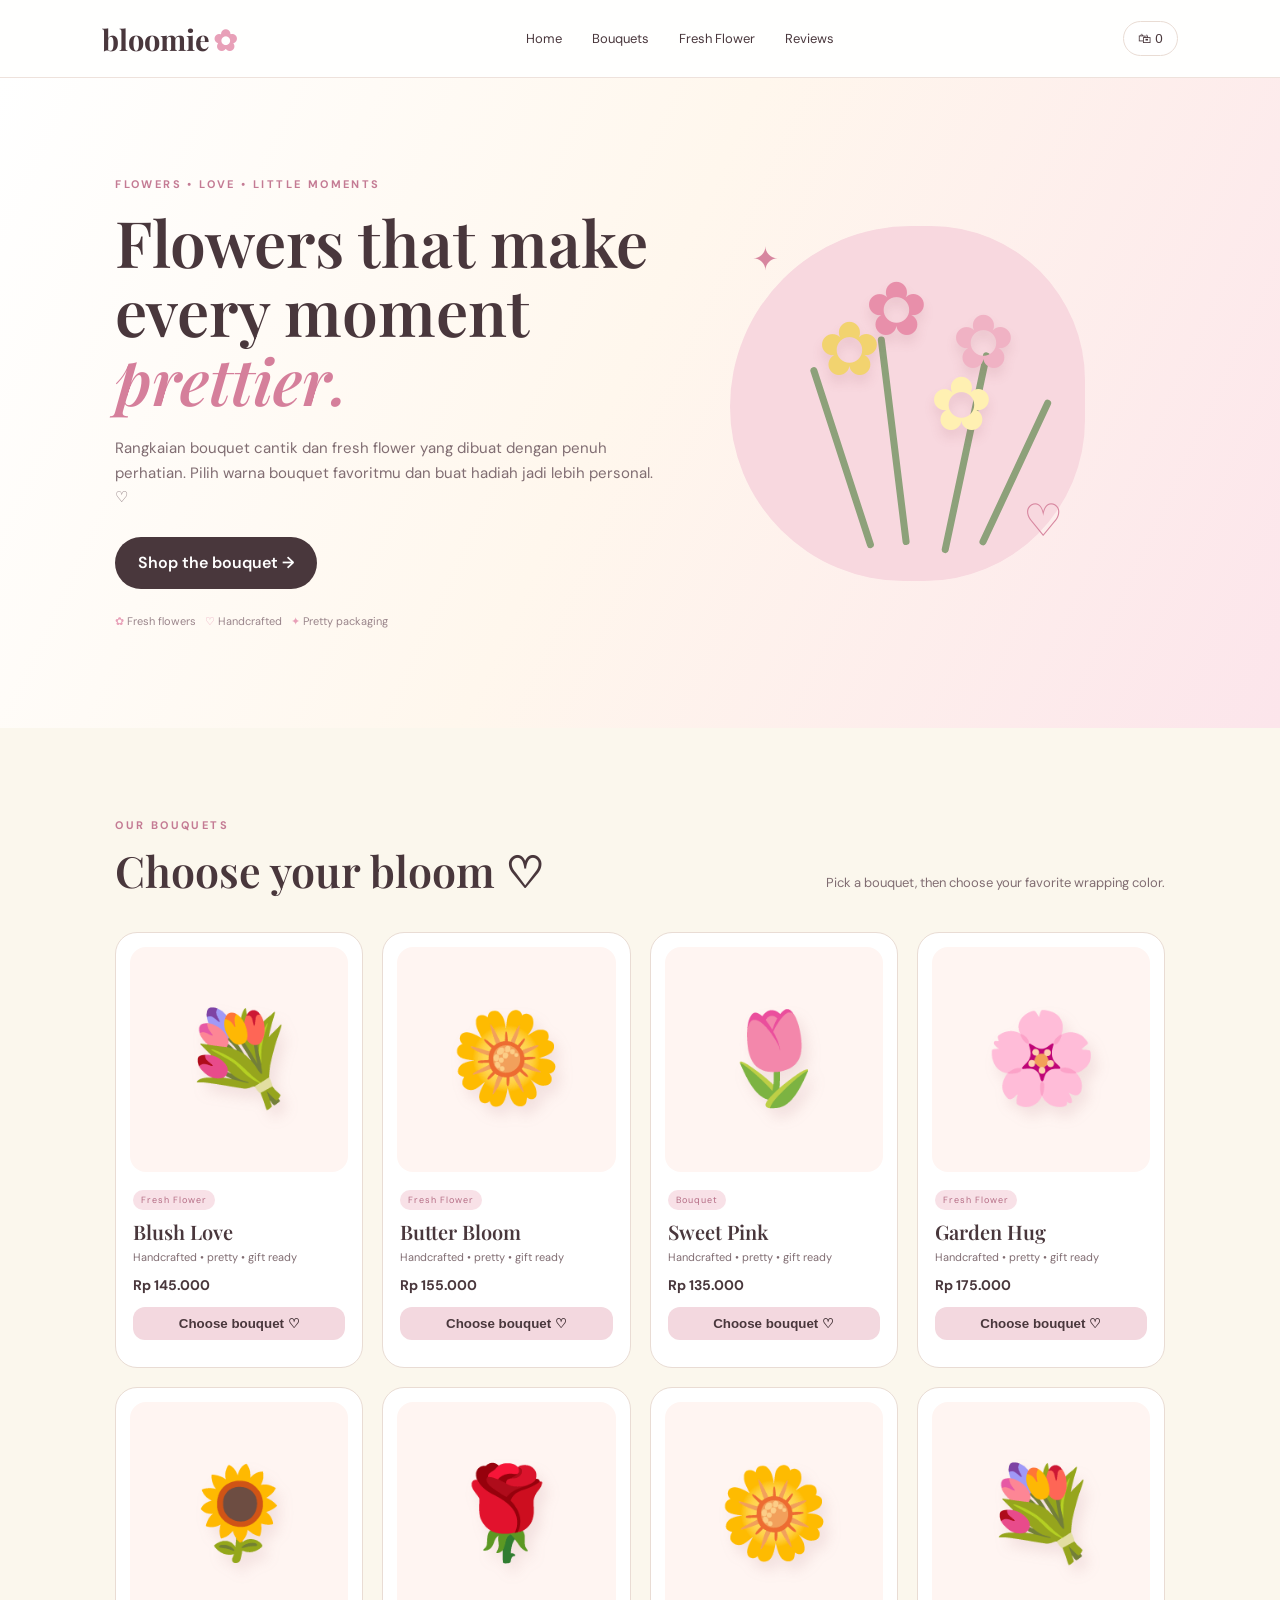
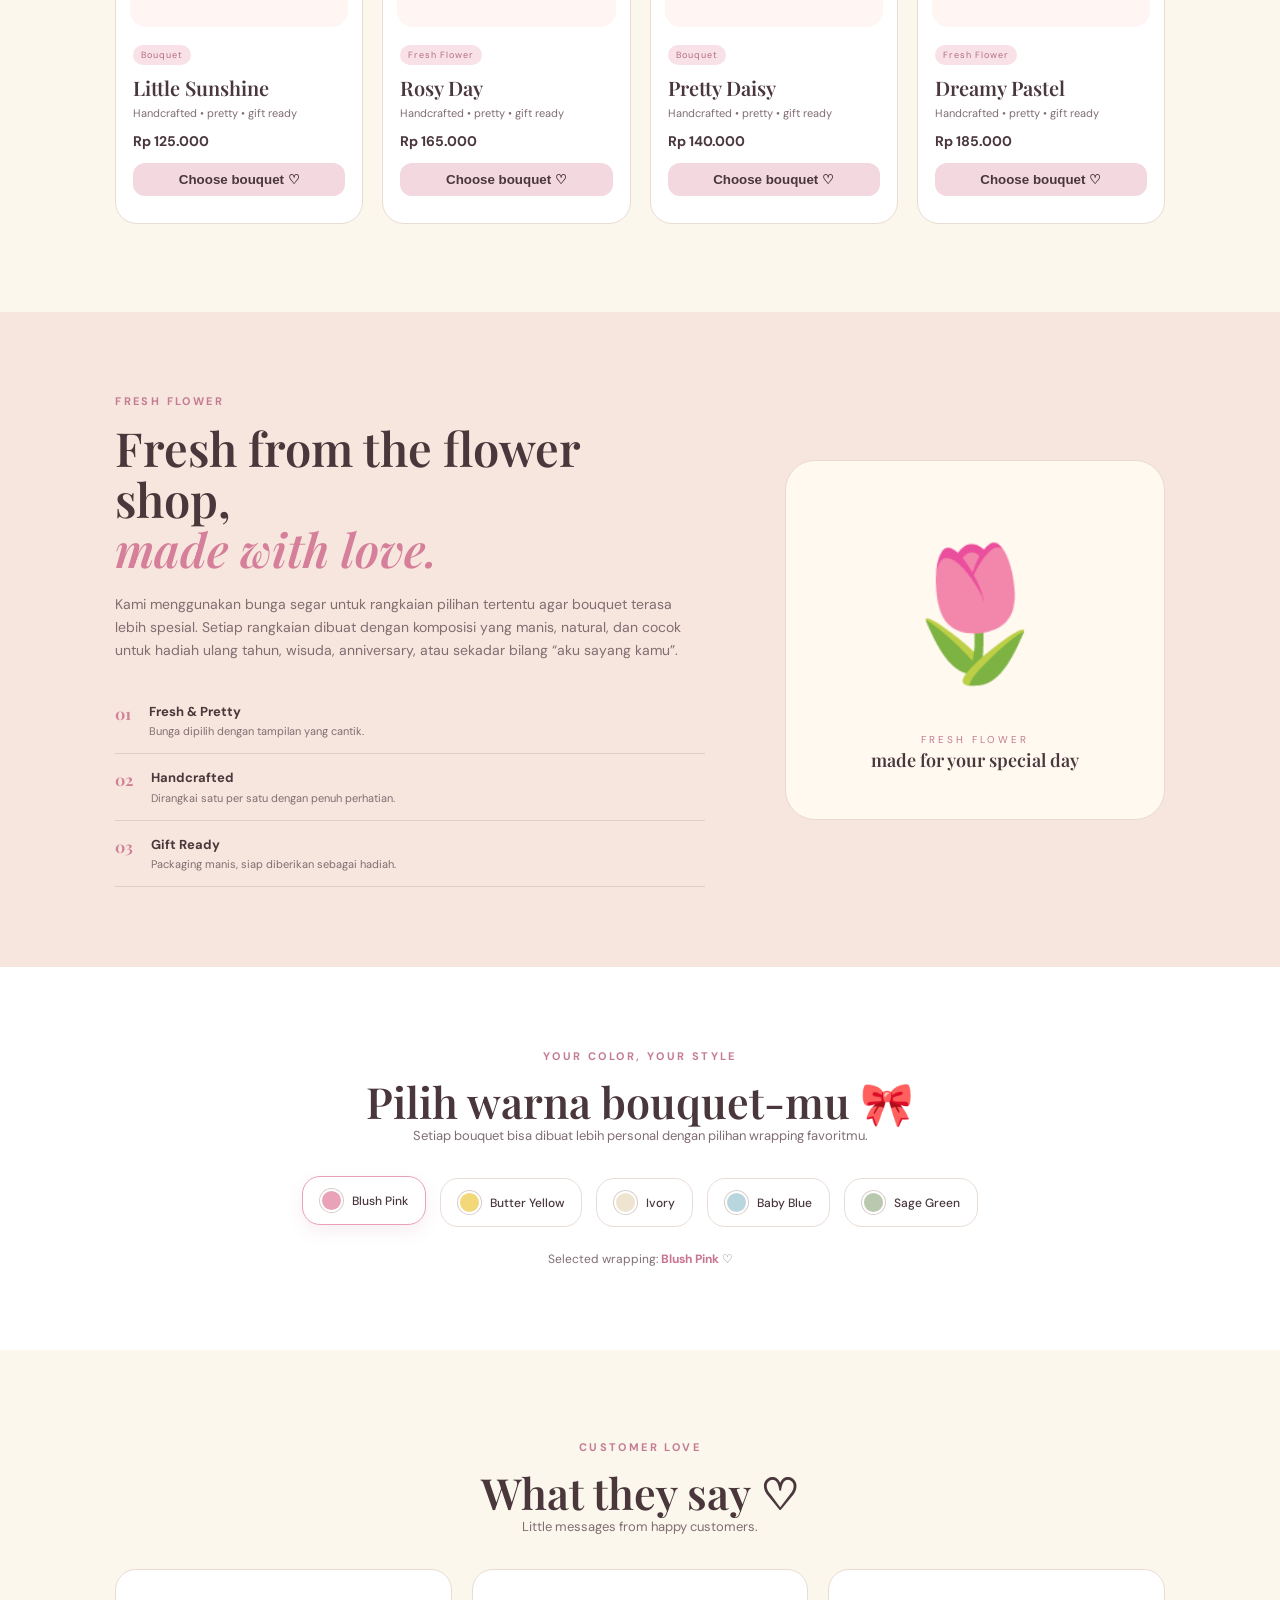
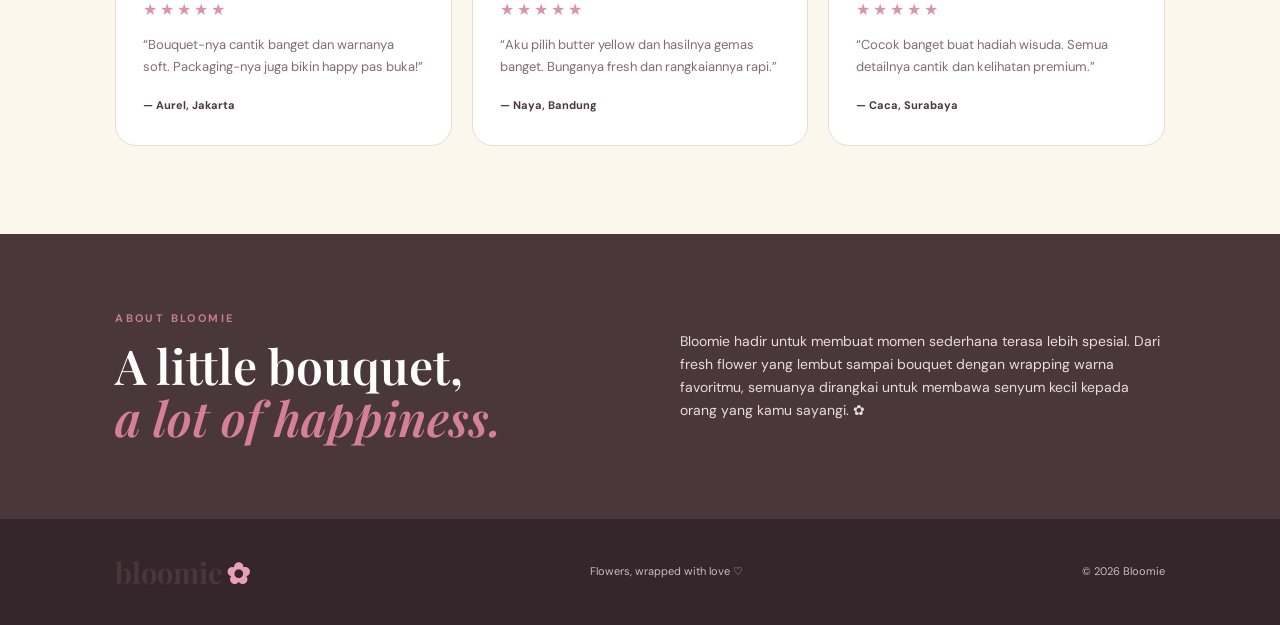
==== index.html @ 3554137f "Add files via upload" ====
<!DOCTYPE html>
<html lang="id">
<head>
<meta charset="UTF-8">
<meta name="viewport" content="width=device-width, initial-scale=1.0">
<title>Bloomie — Bouquet & Fresh Flower Shop | Bunga Segar & Bouquet Cantik</title>
<meta name="description" content="Toko bouquet & fresh flower Bloomie. Rangkaian bunga cantik, handcrafted, siap hadiah. Pilih warna wrapping favoritmu. Order mudah via WhatsApp. ♡">
<meta name="keywords" content="bouquet, bunga segar, fresh flower, toko bunga, hadiah wisuda, bouquet ulang tahun, bunga cantik, bloomie, rangkaian bunga, flower shop">
<meta name="author" content="Bloomie">
<meta name="robots" content="index, follow, max-image-preview:large, max-snippet:-1, max-video-preview:-1">
<meta name="googlebot" content="index, follow">
<meta name="theme-color" content="#eaa2b9">
<meta name="msapplication-TileColor" content="#eaa2b9">
<meta name="format-detection" content="telephone=no">

<!-- Canonical -->
<link rel="canonical" href="https://nikeishabelva.github.io/bloomie/">

<!-- Favicon & Icons -->
<link rel="icon" type="image/x-icon" href="favicon.ico">
<link rel="icon" type="image/png" sizes="32x32" href="favicon-32x32.png">
<link rel="icon" type="image/png" sizes="16x16" href="favicon-16x16.png">
<link rel="apple-touch-icon" sizes="180x180" href="apple-touch-icon.png">
<link rel="manifest" href="site.webmanifest">

<!-- Open Graph / Facebook / WhatsApp / Instagram -->
<meta property="og:type" content="website">
<meta property="og:url" content="https://nikeishabelva.github.io/bloomie/">
<meta property="og:title" content="Bloomie — Bouquet & Fresh Flower Shop">
<meta property="og:description" content="Rangkaian bouquet cantik dan fresh flower yang dibuat dengan penuh perhatian. Pilih warna bouquet favoritmu dan buat hadiah jadi lebih personal. ♡">
<meta property="og:image" content="https://nikeishabelva.github.io/bloomie/og-image.png">
<meta property="og:image:secure_url" content="https://nikeishabelva.github.io/bloomie/og-image.png">
<meta property="og:image:type" content="image/png">
<meta property="og:image:width" content="1200">
<meta property="og:image:height" content="630">
<meta property="og:image:alt" content="Bloomie — Bouquet & Fresh Flower Shop">
<meta property="og:site_name" content="Bloomie">
<meta property="og:locale" content="id_ID">
<meta property="og:locale:alternate" content="en_US">

<!-- Twitter Card -->
<meta name="twitter:card" content="summary_large_image">
<meta name="twitter:title" content="Bloomie — Bouquet & Fresh Flower Shop">
<meta name="twitter:description" content="Rangkaian bouquet cantik dan fresh flower yang dibuat dengan penuh perhatian. Pilih warna bouquet favoritmu dan buat hadiah jadi lebih personal. ♡">
<meta name="twitter:image" content="https://nikeishabelva.github.io/bloomie/og-image.png">
<meta name="twitter:image:alt" content="Bloomie — Bouquet & Fresh Flower Shop">

<!-- JSON-LD Structured Data (LocalBusiness + WebSite) -->
<script type="application/ld+json">
{
  "@context": "https://schema.org",
  "@graph": [
    {
      "@type": "WebSite",
      "@id": "https://nikeishabelva.github.io/bloomie/#website",
      "url": "https://nikeishabelva.github.io/bloomie/",
      "name": "Bloomie",
      "description": "Toko bouquet & fresh flower. Rangkaian bunga cantik, handcrafted, siap hadiah.",
      "inLanguage": "id-ID",
      "publisher": {
        "@id": "https://nikeishabelva.github.io/bloomie/#organization"
      }
    },
    {
      "@type": "Organization",
      "@id": "https://nikeishabelva.github.io/bloomie/#organization",
      "name": "Bloomie",
      "url": "https://nikeishabelva.github.io/bloomie/",
      "logo": {
        "@type": "ImageObject",
        "url": "https://nikeishabelva.github.io/bloomie/android-chrome-512x512.png",
        "width": 512,
        "height": 512
      },
      "image": "https://nikeishabelva.github.io/bloomie/og-image.png",
      "description": "Bloomie hadir untuk membuat momen sederhana terasa lebih spesial dengan rangkaian bouquet dan fresh flower."
    },
    {
      "@type": "Store",
      "@id": "https://nikeishabelva.github.io/bloomie/#store",
      "name": "Bloomie — Bouquet & Fresh Flower",
      "url": "https://nikeishabelva.github.io/bloomie/",
      "image": "https://nikeishabelva.github.io/bloomie/og-image.png",
      "description": "Toko online bouquet dan fresh flower. Pilih warna wrapping, order via WhatsApp.",
      "priceRange": "Rp125000 - Rp185000",
      "currenciesAccepted": "IDR",
      "paymentAccepted": "Cash, Transfer, E-wallet",
      "address": {
        "@type": "PostalAddress",
        "addressCountry": "ID"
      },
      "areaServed": {
        "@type": "Country",
        "name": "Indonesia"
      },
      "hasOfferCatalog": {
        "@type": "OfferCatalog",
        "name": "Bouquet Collection",
        "itemListElement": [
          {
            "@type": "Offer",
            "itemOffered": {
              "@type": "Product",
              "name": "Blush Love",
              "description": "Fresh Flower bouquet"
            }
          },
          {
            "@type": "Offer",
            "itemOffered": {
              "@type": "Product",
              "name": "Butter Bloom",
              "description": "Fresh Flower bouquet"
            }
          }
        ]
      }
    },
    {
      "@type": "WebPage",
      "@id": "https://nikeishabelva.github.io/bloomie/#webpage",
      "url": "https://nikeishabelva.github.io/bloomie/",
      "name": "Bloomie — Bouquet & Fresh Flower Shop",
      "isPartOf": {
        "@id": "https://nikeishabelva.github.io/bloomie/#website"
      },
      "about": {
        "@id": "https://nikeishabelva.github.io/bloomie/#store"
      },
      "description": "Rangkaian bouquet cantik dan fresh flower yang dibuat dengan penuh perhatian. Pilih warna bouquet favoritmu.",
      "inLanguage": "id-ID"
    }
  ]
}
</script>

<link rel="preconnect" href="https://fonts.googleapis.com">
<link rel="preconnect" href="https://fonts.gstatic.com" crossorigin>
<link href="https://fonts.googleapis.com/css2?family=DM+Sans:wght@400;500;600;700&family=Playfair+Display:wght@500;600;700&display=swap" rel="stylesheet">
<link rel="stylesheet" href="style.css">
</head>

<body>
<header class="nav">
  <a href="#home" class="brand">bloomie<span>✿</span></a>
  <nav><a href="#home">Home</a><a href="#bouquets">Bouquets</a><a href="#fresh">Fresh Flower</a><a href="#reviews">Reviews</a></nav>
  <button class="cart" onclick="openCart()">🛍 <span id="count">0</span></button>
</header>

<main>
<section class="hero" id="home">
  <div class="hero-copy">
    <p class="eyebrow">FLOWERS • LOVE • LITTLE MOMENTS</p>
    <h1>Flowers that make<br>every moment <em>prettier.</em></h1>
    <p>Rangkaian bouquet cantik dan fresh flower yang dibuat dengan penuh perhatian. Pilih warna bouquet favoritmu dan buat hadiah jadi lebih personal. ♡</p>
    <a class="btn" href="#bouquets">Shop the bouquet →</a>
    <div class="notes"><span>✿</span> Fresh flowers &nbsp; <span>♡</span> Handcrafted &nbsp; <span>✦</span> Pretty packaging</div>
  </div>
  <div class="hero-art">
    <div class="blob"></div>
    <div class="flower-art">
      <div class="stem s1"></div><div class="stem s2"></div><div class="stem s3"></div><div class="stem s4"></div>
      <div class="bloom b1">✿</div><div class="bloom b2">✿</div><div class="bloom b3">✿</div><div class="bloom b4">✿</div>
    </div>
    <span class="spark sp1">✦</span><span class="spark sp2">♡</span>
  </div>
</section>

<section class="section" id="bouquets">
  <div class="heading">
    <div><p class="eyebrow">OUR BOUQUETS</p><h2>Choose your bloom ♡</h2></div>
    <p>Pick a bouquet, then choose your favorite wrapping color.</p>
  </div>
  <div class="product-grid" id="products"></div>
</section>

<section class="fresh" id="fresh">
  <div class="fresh-copy">
    <p class="eyebrow">FRESH FLOWER</p>
    <h2>Fresh from the flower shop,<br><em>made with love.</em></h2>
    <p>Kami menggunakan bunga segar untuk rangkaian pilihan tertentu agar bouquet terasa lebih spesial. Setiap rangkaian dibuat dengan komposisi yang manis, natural, dan cocok untuk hadiah ulang tahun, wisuda, anniversary, atau sekadar bilang “aku sayang kamu”.</p>
    <div class="fresh-points"><div><b>01</b><span><strong>Fresh & Pretty</strong>Bunga dipilih dengan tampilan yang cantik.</span></div><div><b>02</b><span><strong>Handcrafted</strong>Dirangkai satu per satu dengan penuh perhatian.</span></div><div><b>03</b><span><strong>Gift Ready</strong>Packaging manis, siap diberikan sebagai hadiah.</span></div></div>
  </div>
  <div class="fresh-card"><div class="mini-bouquet">🌷</div><p>FRESH FLOWER</p><strong>made for your special day</strong></div>
</section>

<section class="color-section">
  <div class="center"><p class="eyebrow">YOUR COLOR, YOUR STYLE</p><h2>Pilih warna bouquet-mu 🎀</h2><p>Setiap bouquet bisa dibuat lebih personal dengan pilihan wrapping favoritmu.</p></div>
  <div class="color-options">
    <button class="color active" data-color="Blush Pink"><i style="background:#eaa2b9"></i><span>Blush Pink</span></button>
    <button class="color" data-color="Butter Yellow"><i style="background:#f2d879"></i><span>Butter Yellow</span></button>
    <button class="color" data-color="Ivory"><i style="background:#eee4d0"></i><span>Ivory</span></button>
    <button class="color" data-color="Baby Blue"><i style="background:#b9d6df"></i><span>Baby Blue</span></button>
    <button class="color" data-color="Sage Green"><i style="background:#b9c8ae"></i><span>Sage Green</span></button>
  </div>
  <div class="selected">Selected wrapping: <strong id="selectedColor">Blush Pink</strong> ♡</div>
</section>

<section class="section reviews" id="reviews">
  <div class="center"><p class="eyebrow">CUSTOMER LOVE</p><h2>What they say ♡</h2><p>Little messages from happy customers.</p></div>
  <div class="review-grid">
    <article><div class="stars">★★★★★</div><p>“Bouquet-nya cantik banget dan warnanya soft. Packaging-nya juga bikin happy pas buka!”</p><strong>— Aurel, Jakarta</strong></article>
    <article><div class="stars">★★★★★</div><p>“Aku pilih butter yellow dan hasilnya gemas banget. Bunganya fresh dan rangkaiannya rapi.”</p><strong>— Naya, Bandung</strong></article>
    <article><div class="stars">★★★★★</div><p>“Cocok banget buat hadiah wisuda. Semua detailnya cantik dan kelihatan premium.”</p><strong>— Caca, Surabaya</strong></article>
  </div>
</section>

<section class="about">
  <div><p class="eyebrow">ABOUT BLOOMIE</p><h2>A little bouquet,<br><em>a lot of happiness.</em></h2></div>
  <p>Bloomie hadir untuk membuat momen sederhana terasa lebih spesial. Dari fresh flower yang lembut sampai bouquet dengan wrapping warna favoritmu, semuanya dirangkai untuk membawa senyum kecil kepada orang yang kamu sayangi. ✿</p>
</section>
</main>

<footer><div class="brand">bloomie<span>✿</span></div><p>Flowers, wrapped with love ♡</p><p>© 2026 Bloomie</p></footer>

<div class="toast" id="toast">Bouquet ditambahkan ♡</div>
<div class="modal" id="modal"><div class="modal-box"><button class="close" onclick="closeCart()">×</button><h2>Your bouquet bag</h2><p class="modal-sub">Wrapping: <strong id="modalColor">Blush Pink</strong></p><div id="items"></div><div class="total"><span>Total</span><b id="total">Rp0</b></div><button class="btn checkout" onclick="checkout()">Order via WhatsApp</button></div></div>
<script src="script.js"></script>
</body>
</html>
---- style.css ----
*{box-sizing:border-box;margin:0;padding:0}
:root{--pink:#e8a0b8;--pink-light:#f8e1e7;--yellow:#f4d978;--yellow-light:#fff4c9;--ivory:#fbf7ed;--brown:#49373c;--muted:#806d72;--line:#e9dcd4}
html{scroll-behavior:smooth}body{font-family:"DM Sans",sans-serif;color:var(--brown);background:var(--ivory);line-height:1.65}
.nav{height:78px;padding:0 8%;display:flex;align-items:center;justify-content:space-between;background:rgba(255,255,255,.95);position:sticky;top:0;z-index:30;border-bottom:1px solid #eee2dc}.brand{font:700 29px "Playfair Display",serif;color:var(--brown);text-decoration:none}.brand span{color:var(--pink);margin-left:3px}
nav{display:flex;gap:30px}nav a{font-size:13px;color:var(--brown);text-decoration:none}nav a:hover{color:var(--pink)}
.cart{border:1px solid var(--line);background:#fff;padding:9px 14px;border-radius:18px;cursor:pointer;color:var(--brown)}
.hero{min-height:650px;padding:65px 9%;display:flex;align-items:center;justify-content:space-between;background:linear-gradient(115deg,#fff 0%,#fff7ed 48%,#fce5eb 100%)}.hero-copy{max-width:610px}.eyebrow{font-size:11px;letter-spacing:2.4px;color:#c47b94;font-weight:700;margin-bottom:13px}
h1,h2{font-family:"Playfair Display",serif;font-weight:600;line-height:1.08}h1{font-size:64px;margin-bottom:22px}em{font-style:italic;color:#d57f9b}.hero-copy>p:not(.eyebrow){color:var(--muted);font-size:15px;max-width:545px;margin-bottom:27px}.btn{display:inline-block;background:var(--brown);color:#fff;text-decoration:none;border:0;border-radius:28px;padding:13px 23px;font-weight:600;cursor:pointer}.btn:hover{background:#d57f9b}.notes{margin-top:23px;font-size:11px;color:#9a858b}.notes span{color:var(--pink)}
.hero-art{width:400px;height:440px;position:relative;margin-right:7%;display:grid;place-items:center}.blob{position:absolute;width:355px;height:355px;background:#f8d8df;border-radius:54% 46% 48% 52%}.flower-art{width:230px;height:320px;position:relative;z-index:2}.stem{position:absolute;width:7px;background:#8da17a;border-radius:10px;transform-origin:bottom}.s1{height:210px;bottom:18px;left:110px;transform:rotate(-7deg)}.s2{height:190px;bottom:15px;left:75px;transform:rotate(-18deg)}.s3{height:205px;bottom:10px;left:148px;transform:rotate(12deg)}.s4{height:160px;bottom:18px;left:185px;transform:rotate(25deg)}.bloom{position:absolute;color:#e88faa;font-size:75px;text-shadow:0 8px 12px #9e536322}.b1{top:5px;left:72px}.b2{top:45px;left:25px;color:#f2d36f}.b3{top:38px;right:8px;color:#f0b2c4}.b4{top:100px;right:30px;color:#fff0b2}.spark{position:absolute;color:#d7869f;font-size:32px}.sp1{left:28px;top:50px}.sp2{right:28px;bottom:65px;font-size:45px}
.section{padding:88px 9%}.heading{display:flex;align-items:end;justify-content:space-between;margin-bottom:38px}.heading h2,.center h2{font-size:43px}.heading>p,.center>p:last-child{font-size:13px;color:var(--muted)}
.product-grid{display:grid;grid-template-columns:repeat(4,1fr);gap:19px}.product{background:#fff;border:1px solid var(--line);border-radius:22px;padding:14px;transition:.25s}.product:hover{transform:translateY(-6px);box-shadow:0 16px 30px #a56a781c}.product-img{height:225px;border-radius:16px;background:#fff5f2;display:grid;place-items:center;position:relative}.bouquet-icon{font-size:90px;filter:drop-shadow(6px 9px 7px #9c596322)}.product-info{padding:13px 3px}.pill{font-size:9px;letter-spacing:1px;background:#f8e1e7;color:#b46c84;padding:4px 8px;border-radius:10px}.product h3{font:600 20px "Playfair Display",serif;margin-top:7px}.product p{font-size:11px;color:var(--muted);margin:3px 0 8px}.price{font-weight:700;font-size:14px;margin-bottom:10px}.add{width:100%;border:0;background:#f3d8df;color:var(--brown);padding:9px;border-radius:12px;font-weight:600;cursor:pointer}.add:hover{background:var(--pink);color:#fff}
.fresh{padding:80px 9%;background:#f7e6dd;display:grid;grid-template-columns:1fr 380px;gap:80px;align-items:center}.fresh h2{font-size:47px;margin-bottom:18px}.fresh-copy>p:not(.eyebrow){font-size:14px;color:var(--muted);max-width:580px}.fresh-points{margin-top:25px}.fresh-points>div{display:flex;gap:18px;padding:13px 0;border-bottom:1px solid #dfccc2}.fresh-points b{color:#cf8198;font-family:"Playfair Display"}.fresh-points span{font-size:11px;color:var(--muted)}.fresh-points strong{display:block;color:var(--brown);font-size:13px}.fresh-card{height:360px;background:#fff9f0;border-radius:30px;display:flex;flex-direction:column;align-items:center;justify-content:center;text-align:center;border:1px solid #ebd9ce}.mini-bouquet{font-size:130px;margin-bottom:10px}.fresh-card p{font-size:10px;letter-spacing:3px;color:#c17b91}.fresh-card strong{font:600 18px "Playfair Display",serif}
.color-section{padding:80px 9%;background:#fff}.center{text-align:center;margin-bottom:32px}.color-options{display:flex;justify-content:center;gap:14px;flex-wrap:wrap}.color{background:#fff;border:1px solid var(--line);border-radius:18px;padding:12px 17px;display:flex;align-items:center;gap:9px;cursor:pointer;color:var(--brown);font:500 12px "DM Sans"}.color:hover,.color.active{border-color:var(--pink);box-shadow:0 6px 16px #c6789020;transform:translateY(-2px)}.color i{width:23px;height:23px;border-radius:50%;border:2px solid #fff;box-shadow:0 0 0 1px #d8cdc8}.selected{text-align:center;margin-top:23px;font-size:12px;color:var(--muted)}.selected strong{color:#c8738f}
.review-grid{display:grid;grid-template-columns:repeat(3,1fr);gap:20px}.review-grid article{background:#fff;border:1px solid var(--line);padding:27px;border-radius:21px}.stars{color:#d994a9;letter-spacing:3px;margin-bottom:11px}.review-grid p{font-size:13px;color:var(--muted);margin-bottom:14px}.review-grid strong{font-size:11px}
.about{padding:75px 9%;background:#49373c;color:#fff;display:grid;grid-template-columns:1fr 1fr;gap:80px;align-items:center}.about h2{font-size:48px}.about>p{font-size:14px;color:#e9dcdf;max-width:520px}
footer{padding:34px 9%;background:#34262b;color:#cdbcc0;display:flex;justify-content:space-between;align-items:center;font-size:11px}.toast{position:fixed;right:24px;bottom:24px;background:var(--brown);color:#fff;padding:12px 18px;border-radius:14px;opacity:0;transform:translateY(15px);transition:.25s;z-index:60}.toast.show{opacity:1;transform:translateY(0)}
.modal{display:none;position:fixed;inset:0;background:#30212699;z-index:50;align-items:center;justify-content:center;padding:20px}.modal.open{display:flex}.modal-box{background:#fffaf8;width:min(460px,100%);padding:30px;border-radius:23px;position:relative}.close{position:absolute;right:18px;top:11px;border:0;background:none;font-size:29px;color:var(--muted);cursor:pointer}.modal-box h2{font-size:33px}.modal-sub{font-size:12px;color:var(--muted);margin:5px 0 15px}.cart-row{display:flex;justify-content:space-between;padding:11px 0;border-bottom:1px solid var(--line);font-size:12px}.total{display:flex;justify-content:space-between;padding:18px 0}.checkout{width:100%;text-align:center}
@media(max-width:900px){nav{display:none}.hero{padding:55px 7%}.hero-art{margin-right:0;width:330px}.product-grid{grid-template-columns:repeat(2,1fr)}.fresh{grid-template-columns:1fr;gap:40px}}
@media(max-width:600px){h1{font-size:49px}.hero{display:block;text-align:center}.hero-copy{margin:auto}.hero-art{margin:35px auto 0;height:350px}.blob{width:285px;height:285px}.heading{display:block}.heading>p{margin-top:10px}.section{padding:65px 6%}.product-grid,.review-grid,.about{grid-template-columns:1fr}.fresh{padding:60px 7%}.fresh h2{font-size:40px}.fresh-card{height:290px}.color-section{padding:65px 6%}.about{gap:25px;padding:60px 7%}.about h2{font-size:40px}footer{display:block;text-align:center}}
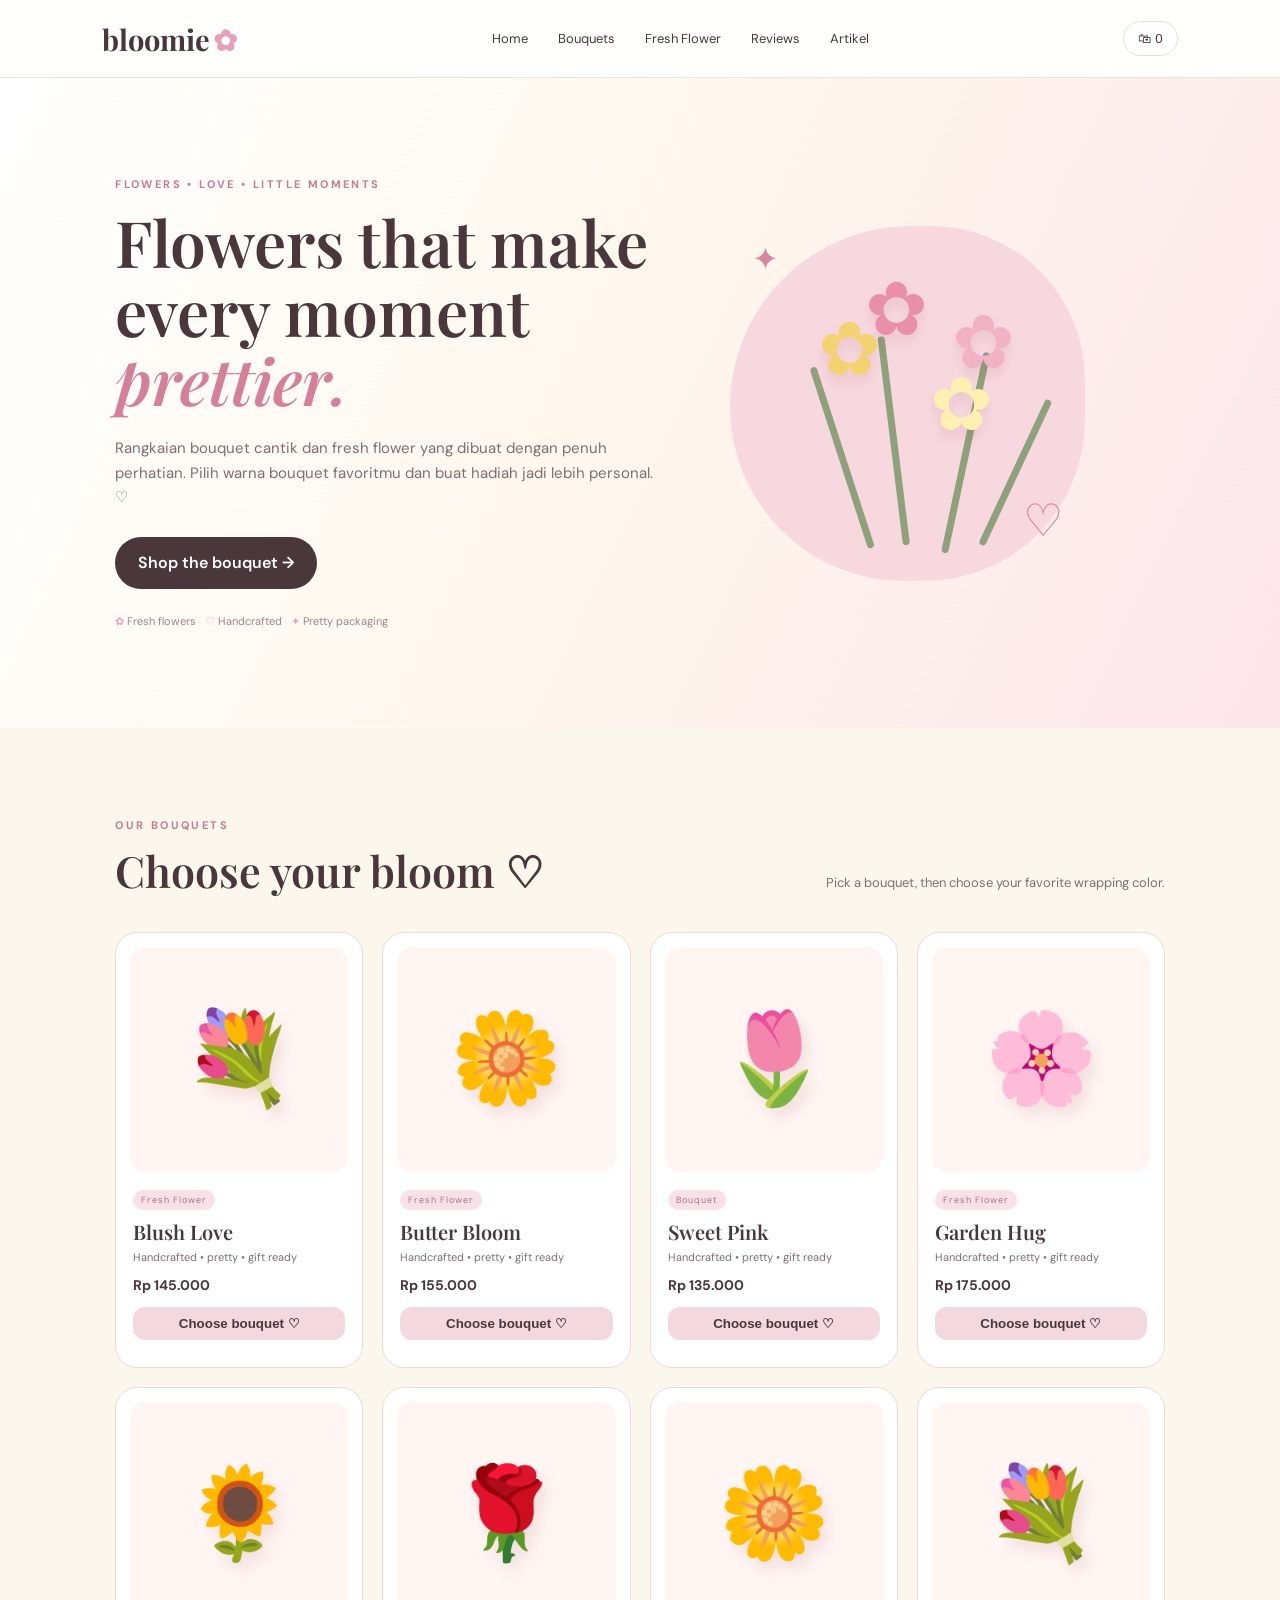
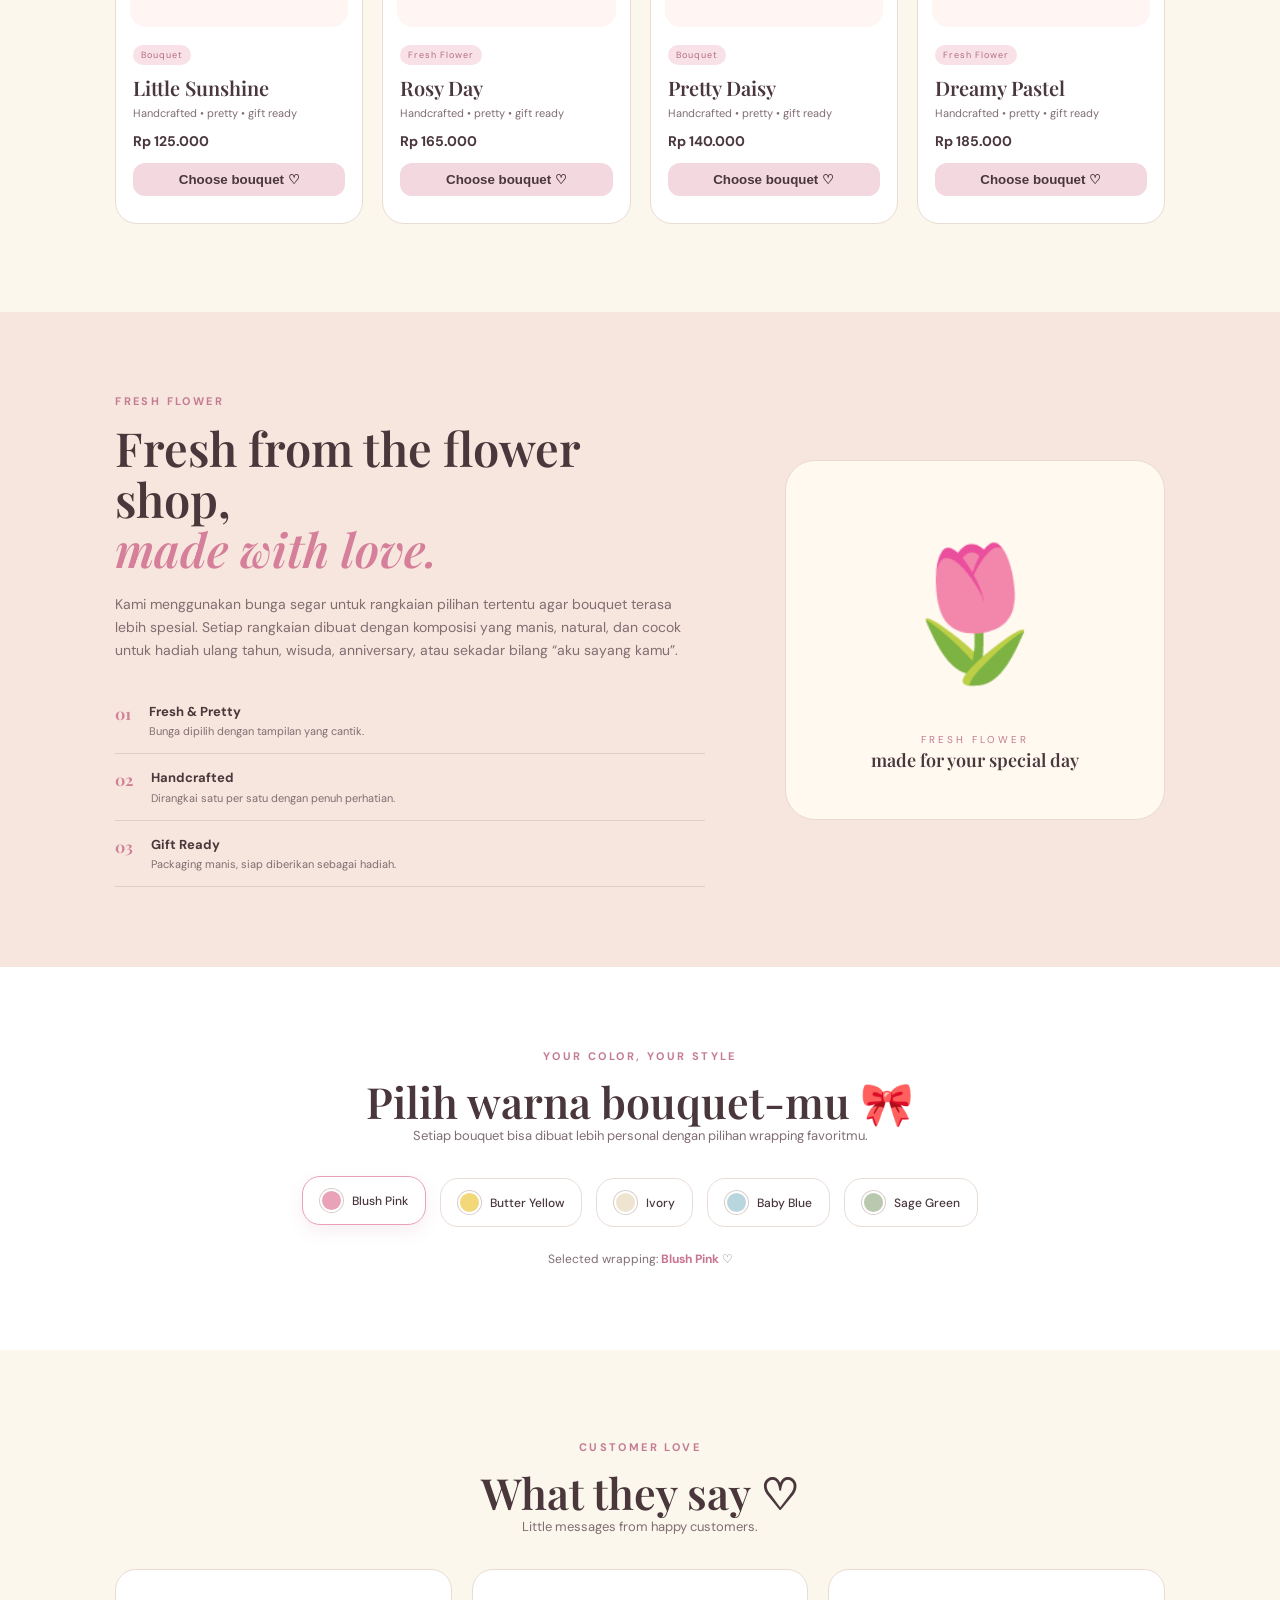
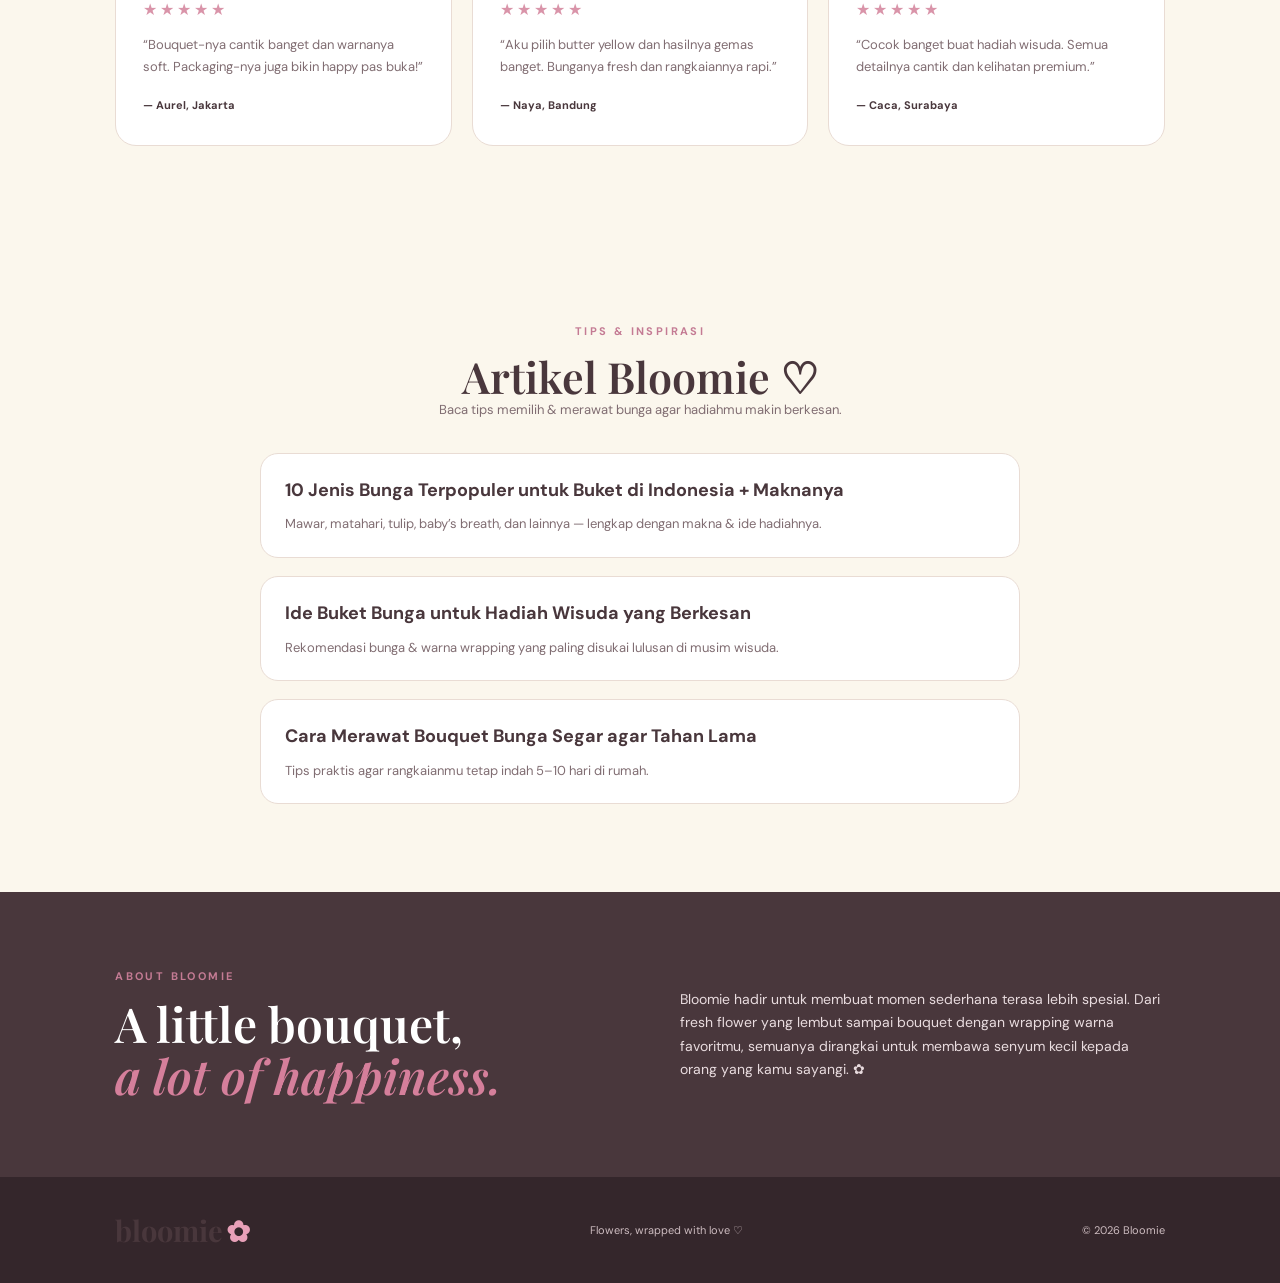
==== commit 216fe424: "Add files via upload" ====
--- a/index.html
+++ b/index.html
@@ -5,6 +5,7 @@
 <meta name="viewport" content="width=device-width, initial-scale=1.0">
 <title>Bloomie — Bouquet & Fresh Flower Shop | Bunga Segar & Bouquet Cantik</title>
 <meta name="description" content="Toko bouquet & fresh flower Bloomie. Rangkaian bunga cantik, handcrafted, siap hadiah. Pilih warna wrapping favoritmu. Order mudah via WhatsApp. ♡">
+<meta name="google-site-verification" content="gxlUsLf40KWW3DNDFjJ5C7J0L__Gh7CI_IQuX9afzLI">
 <meta name="keywords" content="bouquet, bunga segar, fresh flower, toko bunga, hadiah wisuda, bouquet ulang tahun, bunga cantik, bloomie, rangkaian bunga, flower shop">
 <meta name="author" content="Bloomie">
 <meta name="robots" content="index, follow, max-image-preview:large, max-snippet:-1, max-video-preview:-1">
@@ -143,7 +144,7 @@
 <body>
 <header class="nav">
   <a href="#home" class="brand">bloomie<span>✿</span></a>
-  <nav><a href="#home">Home</a><a href="#bouquets">Bouquets</a><a href="#fresh">Fresh Flower</a><a href="#reviews">Reviews</a></nav>
+  <nav><a href="#home">Home</a><a href="#bouquets">Bouquets</a><a href="#fresh">Fresh Flower</a><a href="#reviews">Reviews</a><a href="#artikel">Artikel</a></nav>
   <button class="cart" onclick="openCart()">🛍 <span id="count">0</span></button>
 </header>
 
@@ -205,11 +206,30 @@
   </div>
 </section>
 
+<section class="section" id="artikel">
+  <div class="center"><p class="eyebrow">TIPS & INSPIRASI</p><h2>Artikel Bloomie ♡</h2><p>Baca tips memilih & merawat bunga agar hadiahmu makin berkesan.</p></div>
+  <div class="article-list" style="max-width:760px;margin:30px auto 0">
+    <div class="article-card">
+      <h3><a href="artikel/jenis-bunga-buket.html">10 Jenis Bunga Terpopuler untuk Buket di Indonesia + Maknanya</a></h3>
+      <p>Mawar, matahari, tulip, baby’s breath, dan lainnya — lengkap dengan makna & ide hadiahnya.</p>
+    </div>
+    <div class="article-card">
+      <h3><a href="artikel/buket-wisuda.html">Ide Buket Bunga untuk Hadiah Wisuda yang Berkesan</a></h3>
+      <p>Rekomendasi bunga & warna wrapping yang paling disukai lulusan di musim wisuda.</p>
+    </div>
+    <div class="article-card">
+      <h3><a href="artikel/cara-merawat-bouquet.html">Cara Merawat Bouquet Bunga Segar agar Tahan Lama</a></h3>
+      <p>Tips praktis agar rangkaianmu tetap indah 5–10 hari di rumah.</p>
+    </div>
+  </div>
+</section>
+
 <section class="about">
   <div><p class="eyebrow">ABOUT BLOOMIE</p><h2>A little bouquet,<br><em>a lot of happiness.</em></h2></div>
   <p>Bloomie hadir untuk membuat momen sederhana terasa lebih spesial. Dari fresh flower yang lembut sampai bouquet dengan wrapping warna favoritmu, semuanya dirangkai untuk membawa senyum kecil kepada orang yang kamu sayangi. ✿</p>
 </section>
 </main>
+
 
 <footer><div class="brand">bloomie<span>✿</span></div><p>Flowers, wrapped with love ♡</p><p>© 2026 Bloomie</p></footer>
 
--- a/style.css
+++ b/style.css
@@ -17,3 +17,30 @@
 .modal{display:none;position:fixed;inset:0;background:#30212699;z-index:50;align-items:center;justify-content:center;padding:20px}.modal.open{display:flex}.modal-box{background:#fffaf8;width:min(460px,100%);padding:30px;border-radius:23px;position:relative}.close{position:absolute;right:18px;top:11px;border:0;background:none;font-size:29px;color:var(--muted);cursor:pointer}.modal-box h2{font-size:33px}.modal-sub{font-size:12px;color:var(--muted);margin:5px 0 15px}.cart-row{display:flex;justify-content:space-between;padding:11px 0;border-bottom:1px solid var(--line);font-size:12px}.total{display:flex;justify-content:space-between;padding:18px 0}.checkout{width:100%;text-align:center}
 @media(max-width:900px){nav{display:none}.hero{padding:55px 7%}.hero-art{margin-right:0;width:330px}.product-grid{grid-template-columns:repeat(2,1fr)}.fresh{grid-template-columns:1fr;gap:40px}}
 @media(max-width:600px){h1{font-size:49px}.hero{display:block;text-align:center}.hero-copy{margin:auto}.hero-art{margin:35px auto 0;height:350px}.blob{width:285px;height:285px}.heading{display:block}.heading>p{margin-top:10px}.section{padding:65px 6%}.product-grid,.review-grid,.about{grid-template-columns:1fr}.fresh{padding:60px 7%}.fresh h2{font-size:40px}.fresh-card{height:290px}.color-section{padding:65px 6%}.about{gap:25px;padding:60px 7%}.about h2{font-size:40px}footer{display:block;text-align:center}}
+
+/* ========== ARTICLE PAGES ========== */
+.article-hero{padding:70px 9% 40px;background:linear-gradient(115deg,#fff 0%,#fff7ed 48%,#fce5eb 100%);text-align:center}
+.article-hero .eyebrow{margin-bottom:10px}
+.article-hero h1{font-size:42px;max-width:780px;margin:0 auto 16px;line-height:1.15}
+.article-hero .meta{font-size:13px;color:var(--muted);margin-bottom:8px}
+.article-body{max-width:760px;margin:0 auto;padding:40px 6% 80px}
+.article-body h2{font-size:28px;margin:36px 0 14px;color:var(--brown)}
+.article-body h3{font-size:20px;margin:28px 0 10px;color:#c47b94}
+.article-body p,.article-body li{font-size:15px;color:var(--muted);margin-bottom:14px;line-height:1.75}
+.article-body ul,.article-body ol{margin:12px 0 20px 22px}
+.article-body li{margin-bottom:8px}
+.article-body strong{color:var(--brown)}
+.article-body .tip-box{background:#fff;border:1px solid var(--line);border-radius:18px;padding:22px 24px;margin:24px 0}
+.article-body .tip-box p{margin:0}
+.article-cta{background:var(--pink-light);border-radius:20px;padding:28px;text-align:center;margin:40px 0 20px}
+.article-cta p{margin-bottom:16px;color:var(--brown)}
+.article-list{display:grid;gap:18px;margin:30px 0}
+.article-card{background:#fff;border:1px solid var(--line);border-radius:18px;padding:22px 24px;transition:.2s}
+.article-card:hover{border-color:var(--pink);transform:translateY(-2px)}
+.article-card h3{font-size:18px;margin:0 0 8px}
+.article-card h3 a{color:var(--brown);text-decoration:none}
+.article-card h3 a:hover{color:var(--pink)}
+.article-card p{font-size:13px;margin:0;color:var(--muted)}
+.back-link{display:inline-block;margin:20px 0;font-size:13px;color:var(--pink);text-decoration:none}
+.back-link:hover{text-decoration:underline}
+@media(max-width:600px){.article-hero h1{font-size:32px}.article-body h2{font-size:24px}}
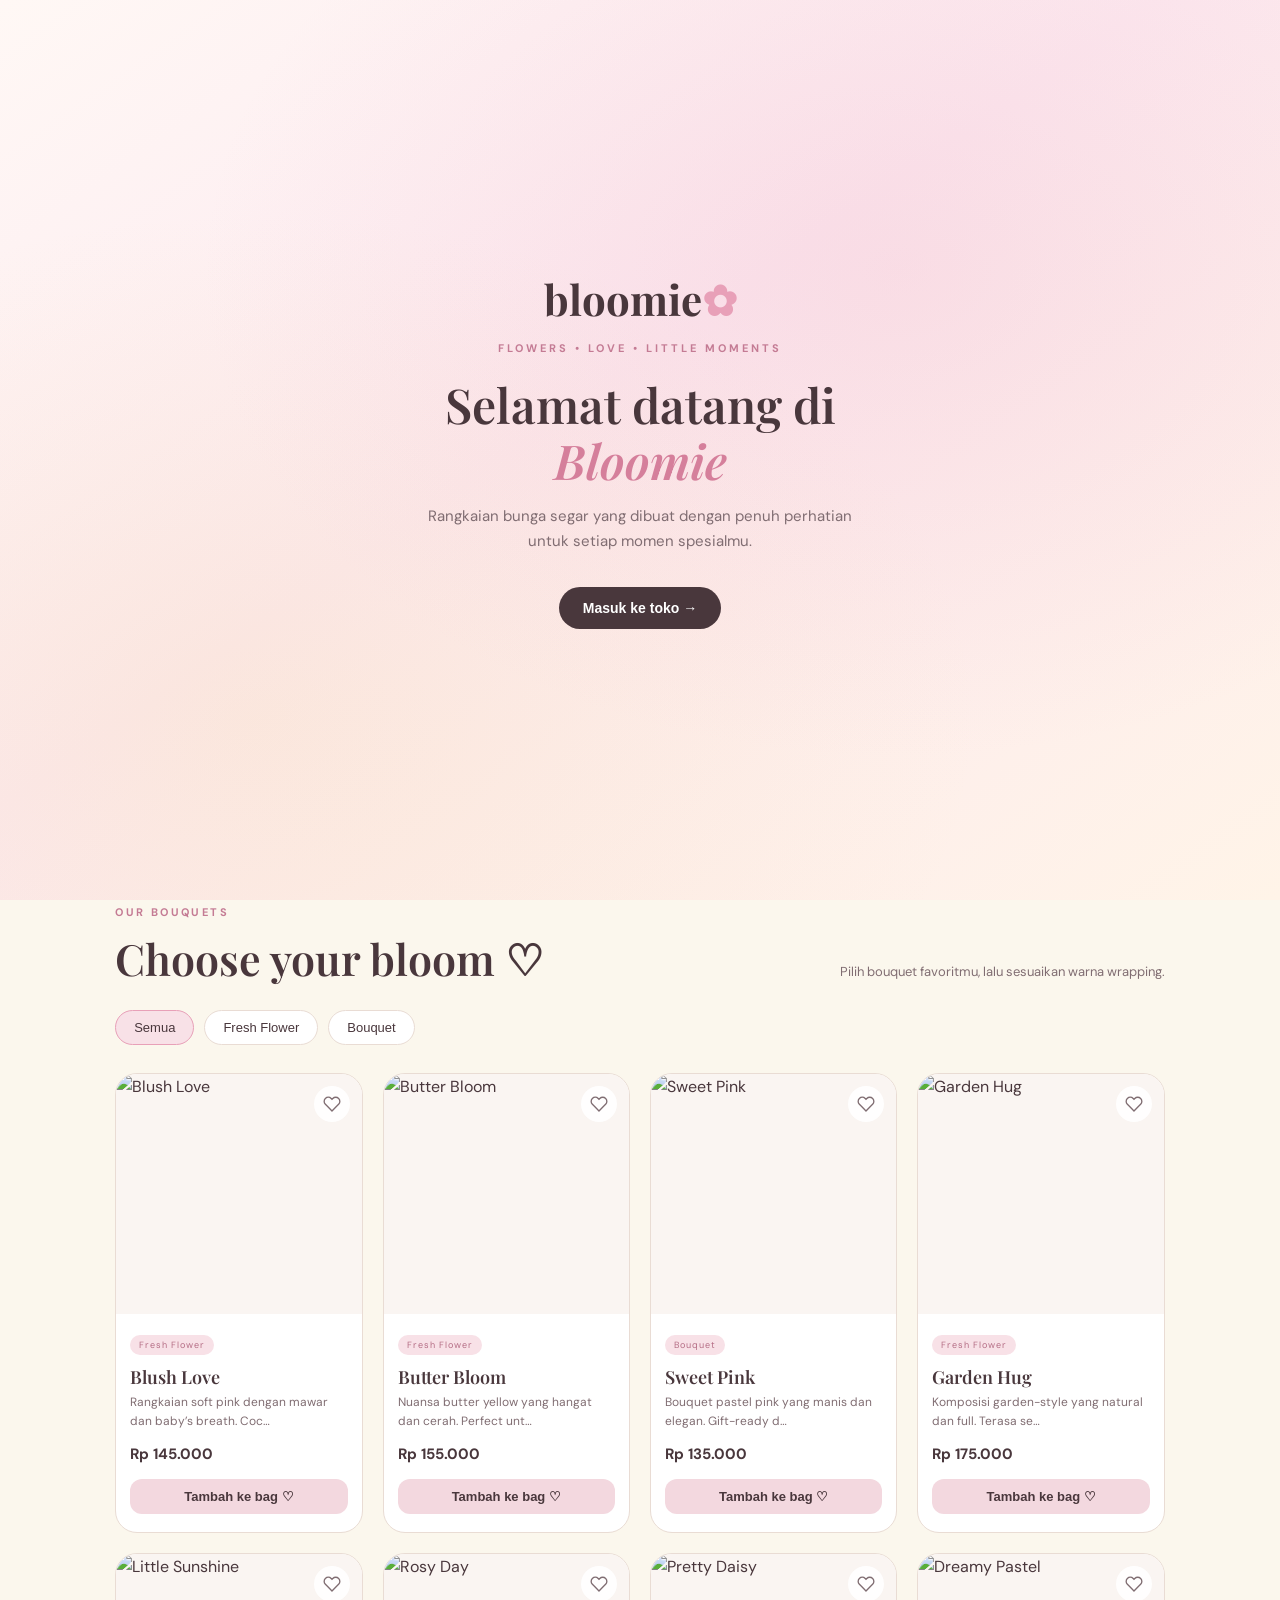
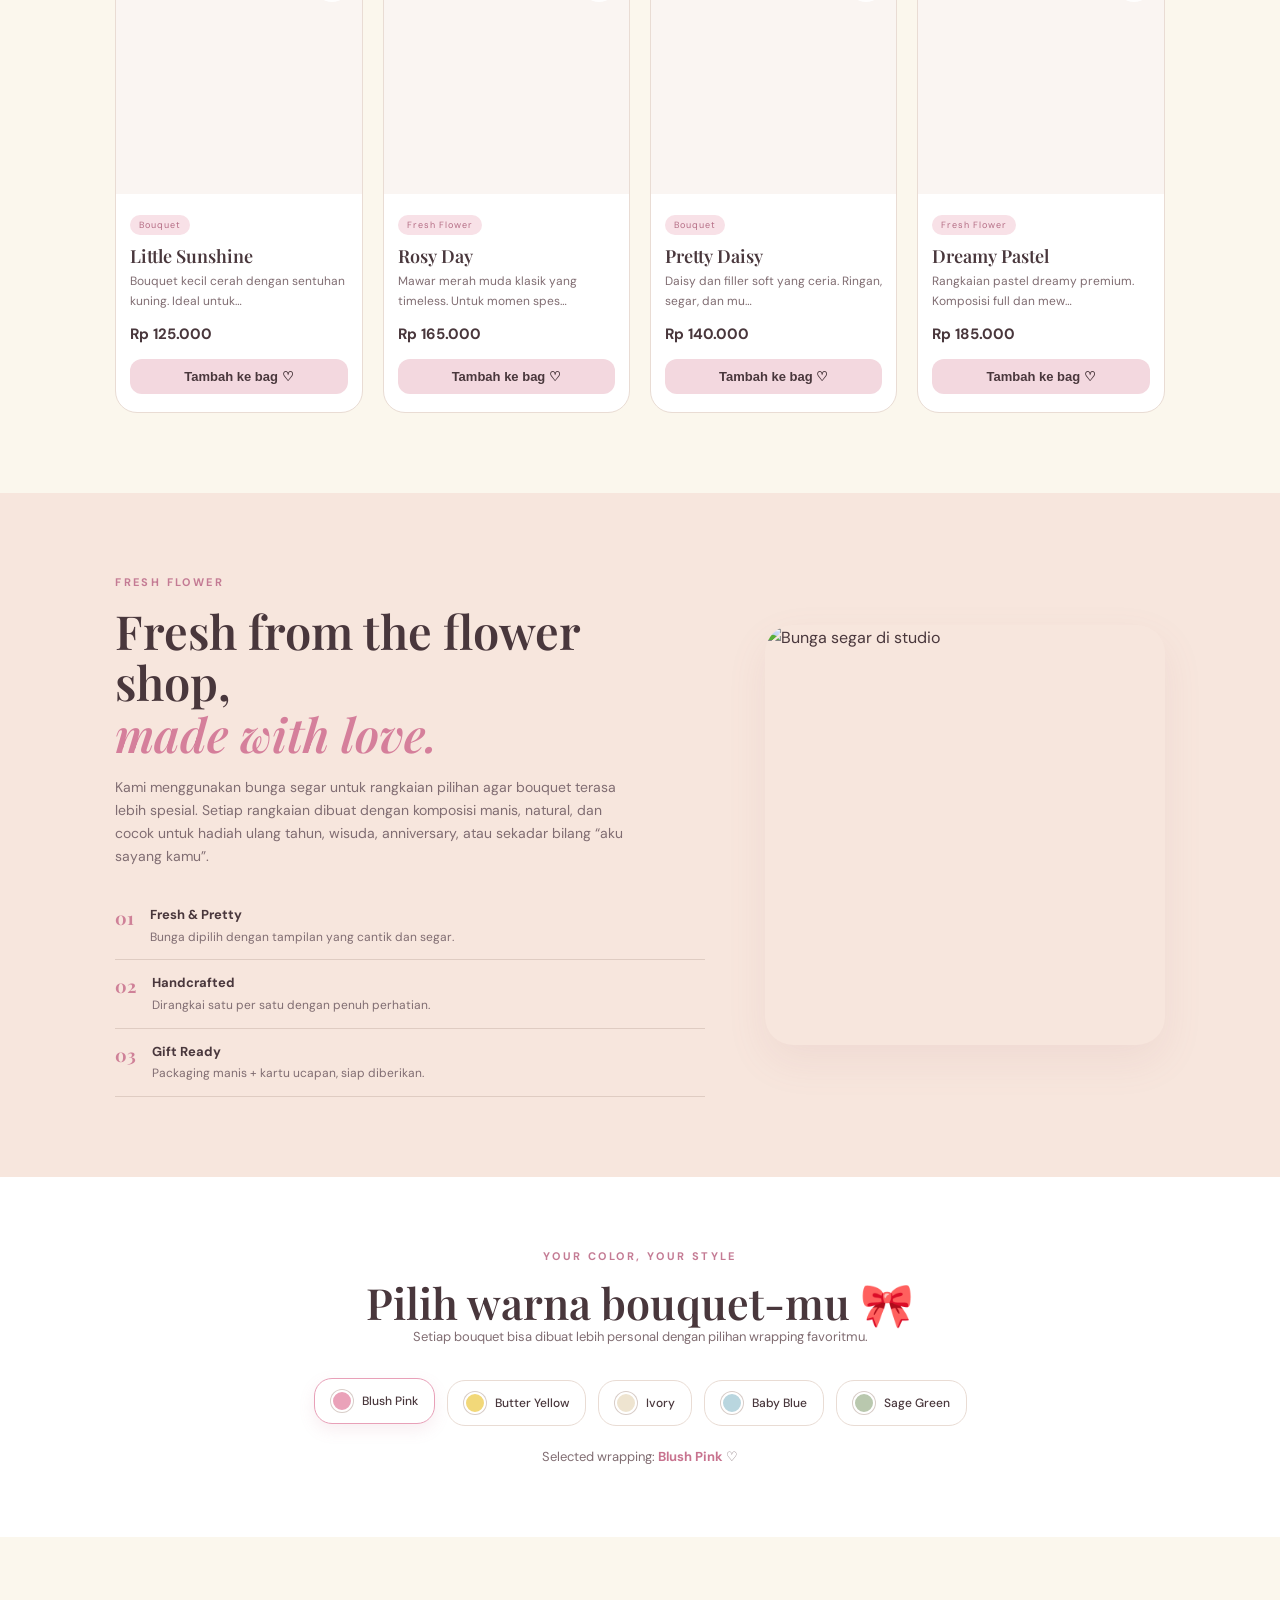
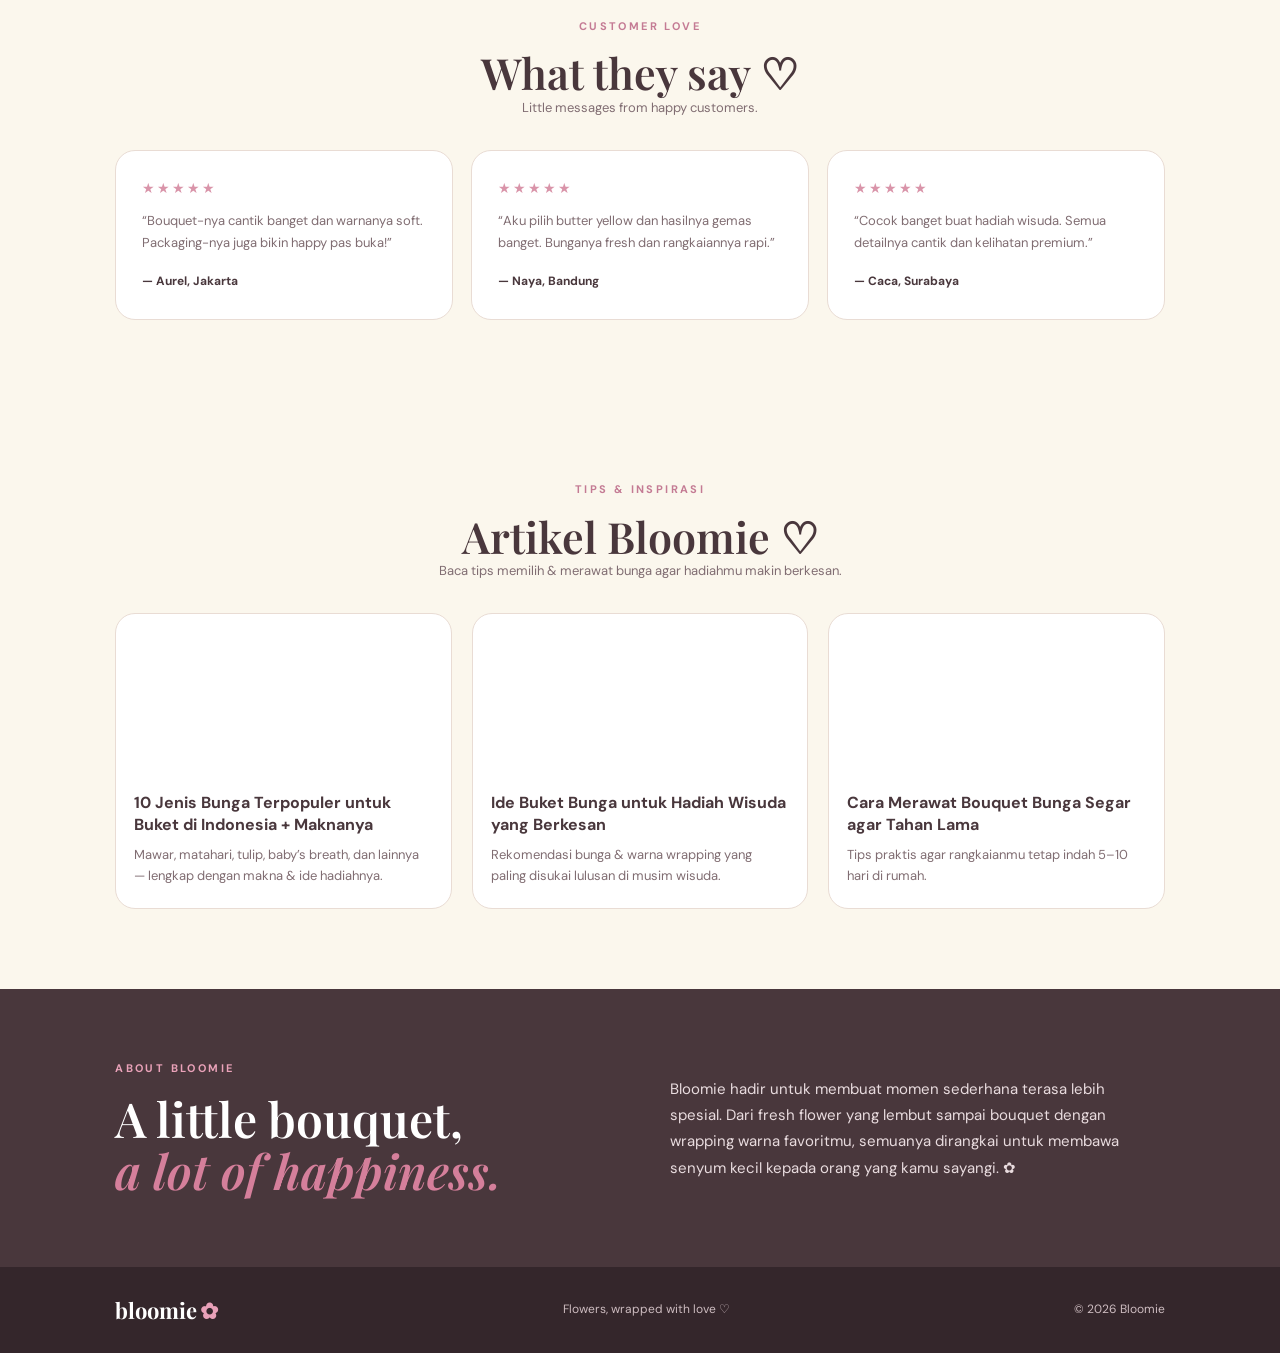
==== commit 682cbfca: "Add files via upload" ====
--- a/index.html
+++ b/index.html
@@ -9,44 +9,33 @@
 <meta name="keywords" content="bouquet, bunga segar, fresh flower, toko bunga, hadiah wisuda, bouquet ulang tahun, bunga cantik, bloomie, rangkaian bunga, flower shop">
 <meta name="author" content="Bloomie">
 <meta name="robots" content="index, follow, max-image-preview:large, max-snippet:-1, max-video-preview:-1">
-<meta name="googlebot" content="index, follow">
 <meta name="theme-color" content="#eaa2b9">
-<meta name="msapplication-TileColor" content="#eaa2b9">
-<meta name="format-detection" content="telephone=no">
-
-<!-- Canonical -->
+
 <link rel="canonical" href="https://nikeishabelva.github.io/bloomie/">
 
-<!-- Favicon & Icons -->
+<!-- Favicon -->
 <link rel="icon" type="image/x-icon" href="favicon.ico">
 <link rel="icon" type="image/png" sizes="32x32" href="favicon-32x32.png">
 <link rel="icon" type="image/png" sizes="16x16" href="favicon-16x16.png">
 <link rel="apple-touch-icon" sizes="180x180" href="apple-touch-icon.png">
 <link rel="manifest" href="site.webmanifest">
 
-<!-- Open Graph / Facebook / WhatsApp / Instagram -->
+<!-- Open Graph -->
 <meta property="og:type" content="website">
 <meta property="og:url" content="https://nikeishabelva.github.io/bloomie/">
 <meta property="og:title" content="Bloomie — Bouquet & Fresh Flower Shop">
 <meta property="og:description" content="Rangkaian bouquet cantik dan fresh flower yang dibuat dengan penuh perhatian. Pilih warna bouquet favoritmu dan buat hadiah jadi lebih personal. ♡">
 <meta property="og:image" content="https://nikeishabelva.github.io/bloomie/og-image.png">
-<meta property="og:image:secure_url" content="https://nikeishabelva.github.io/bloomie/og-image.png">
-<meta property="og:image:type" content="image/png">
 <meta property="og:image:width" content="1200">
 <meta property="og:image:height" content="630">
-<meta property="og:image:alt" content="Bloomie — Bouquet & Fresh Flower Shop">
 <meta property="og:site_name" content="Bloomie">
 <meta property="og:locale" content="id_ID">
-<meta property="og:locale:alternate" content="en_US">
-
-<!-- Twitter Card -->
+
 <meta name="twitter:card" content="summary_large_image">
 <meta name="twitter:title" content="Bloomie — Bouquet & Fresh Flower Shop">
-<meta name="twitter:description" content="Rangkaian bouquet cantik dan fresh flower yang dibuat dengan penuh perhatian. Pilih warna bouquet favoritmu dan buat hadiah jadi lebih personal. ♡">
+<meta name="twitter:description" content="Rangkaian bouquet cantik dan fresh flower yang dibuat dengan penuh perhatian. ♡">
 <meta name="twitter:image" content="https://nikeishabelva.github.io/bloomie/og-image.png">
-<meta name="twitter:image:alt" content="Bloomie — Bouquet & Fresh Flower Shop">
-
-<!-- JSON-LD Structured Data (LocalBusiness + WebSite) -->
+
 <script type="application/ld+json">
 {
   "@context": "https://schema.org",
@@ -57,28 +46,10 @@
       "url": "https://nikeishabelva.github.io/bloomie/",
       "name": "Bloomie",
       "description": "Toko bouquet & fresh flower. Rangkaian bunga cantik, handcrafted, siap hadiah.",
-      "inLanguage": "id-ID",
-      "publisher": {
-        "@id": "https://nikeishabelva.github.io/bloomie/#organization"
-      }
-    },
-    {
-      "@type": "Organization",
-      "@id": "https://nikeishabelva.github.io/bloomie/#organization",
-      "name": "Bloomie",
-      "url": "https://nikeishabelva.github.io/bloomie/",
-      "logo": {
-        "@type": "ImageObject",
-        "url": "https://nikeishabelva.github.io/bloomie/android-chrome-512x512.png",
-        "width": 512,
-        "height": 512
-      },
-      "image": "https://nikeishabelva.github.io/bloomie/og-image.png",
-      "description": "Bloomie hadir untuk membuat momen sederhana terasa lebih spesial dengan rangkaian bouquet dan fresh flower."
+      "inLanguage": "id-ID"
     },
     {
       "@type": "Store",
-      "@id": "https://nikeishabelva.github.io/bloomie/#store",
       "name": "Bloomie — Bouquet & Fresh Flower",
       "url": "https://nikeishabelva.github.io/bloomie/",
       "image": "https://nikeishabelva.github.io/bloomie/og-image.png",
@@ -86,50 +57,7 @@
       "priceRange": "Rp125000 - Rp185000",
       "currenciesAccepted": "IDR",
       "paymentAccepted": "Cash, Transfer, E-wallet",
-      "address": {
-        "@type": "PostalAddress",
-        "addressCountry": "ID"
-      },
-      "areaServed": {
-        "@type": "Country",
-        "name": "Indonesia"
-      },
-      "hasOfferCatalog": {
-        "@type": "OfferCatalog",
-        "name": "Bouquet Collection",
-        "itemListElement": [
-          {
-            "@type": "Offer",
-            "itemOffered": {
-              "@type": "Product",
-              "name": "Blush Love",
-              "description": "Fresh Flower bouquet"
-            }
-          },
-          {
-            "@type": "Offer",
-            "itemOffered": {
-              "@type": "Product",
-              "name": "Butter Bloom",
-              "description": "Fresh Flower bouquet"
-            }
-          }
-        ]
-      }
-    },
-    {
-      "@type": "WebPage",
-      "@id": "https://nikeishabelva.github.io/bloomie/#webpage",
-      "url": "https://nikeishabelva.github.io/bloomie/",
-      "name": "Bloomie — Bouquet & Fresh Flower Shop",
-      "isPartOf": {
-        "@id": "https://nikeishabelva.github.io/bloomie/#website"
-      },
-      "about": {
-        "@id": "https://nikeishabelva.github.io/bloomie/#store"
-      },
-      "description": "Rangkaian bouquet cantik dan fresh flower yang dibuat dengan penuh perhatian. Pilih warna bouquet favoritmu.",
-      "inLanguage": "id-ID"
+      "areaServed": { "@type": "Country", "name": "Indonesia" }
     }
   ]
 }
@@ -137,104 +65,238 @@
 
 <link rel="preconnect" href="https://fonts.googleapis.com">
 <link rel="preconnect" href="https://fonts.gstatic.com" crossorigin>
-<link href="https://fonts.googleapis.com/css2?family=DM+Sans:wght@400;500;600;700&family=Playfair+Display:wght@500;600;700&display=swap" rel="stylesheet">
+<link href="https://fonts.googleapis.com/css2?family=DM+Sans:wght@400;500;600;700&family=Playfair+Display:ital,wght@0,500;0,600;0,700;1,500;1,600&display=swap" rel="stylesheet">
 <link rel="stylesheet" href="style.css">
 </head>
-
 <body>
+
+<!-- ========== WELCOME / SPLASH SCREEN ========== -->
+<div id="welcome" class="welcome">
+  <div class="welcome-inner">
+    <div class="welcome-logo">bloomie<span>✿</span></div>
+    <p class="welcome-tag">FLOWERS • LOVE • LITTLE MOMENTS</p>
+    <h1 class="welcome-title">Selamat datang di<br><em>Bloomie</em></h1>
+    <p class="welcome-desc">Rangkaian bunga segar yang dibuat dengan penuh perhatian untuk setiap momen spesialmu.</p>
+    <button class="btn welcome-btn" onclick="closeWelcome()">Masuk ke toko →</button>
+  </div>
+  <div class="welcome-bg"></div>
+</div>
+
+<!-- ========== NAVBAR ========== -->
 <header class="nav">
   <a href="#home" class="brand">bloomie<span>✿</span></a>
-  <nav><a href="#home">Home</a><a href="#bouquets">Bouquets</a><a href="#fresh">Fresh Flower</a><a href="#reviews">Reviews</a><a href="#artikel">Artikel</a></nav>
-  <button class="cart" onclick="openCart()">🛍 <span id="count">0</span></button>
+  <nav>
+    <a href="#home">Home</a>
+    <a href="#bouquets">Bouquets</a>
+    <a href="#fresh">Fresh Flower</a>
+    <a href="#reviews">Reviews</a>
+    <a href="#artikel">Artikel</a>
+  </nav>
+  <div class="nav-actions">
+    <button class="icon-btn" onclick="openWishlist()" title="Wishlist" aria-label="Wishlist">
+      <svg width="20" height="20" viewBox="0 0 24 24" fill="none" stroke="currentColor" stroke-width="1.8"><path d="M20.84 4.61a5.5 5.5 0 0 0-7.78 0L12 5.67l-1.06-1.06a5.5 5.5 0 0 0-7.78 7.78l1.06 1.06L12 21.23l7.78-7.78 1.06-1.06a5.5 5.5 0 0 0 0-7.78z"/></svg>
+      <span class="badge" id="wishCount">0</span>
+    </button>
+    <button class="cart" onclick="openCart()" aria-label="Keranjang">
+      <svg width="18" height="18" viewBox="0 0 24 24" fill="none" stroke="currentColor" stroke-width="1.8"><path d="M6 2L3 6v14a2 2 0 0 0 2 2h14a2 2 0 0 0 2-2V6l-3-4z"/><line x1="3" y1="6" x2="21" y2="6"/><path d="M16 10a4 4 0 0 1-8 0"/></svg>
+      <span id="count">0</span>
+    </button>
+  </div>
 </header>
 
 <main>
-<section class="hero" id="home">
-  <div class="hero-copy">
-    <p class="eyebrow">FLOWERS • LOVE • LITTLE MOMENTS</p>
-    <h1>Flowers that make<br>every moment <em>prettier.</em></h1>
-    <p>Rangkaian bouquet cantik dan fresh flower yang dibuat dengan penuh perhatian. Pilih warna bouquet favoritmu dan buat hadiah jadi lebih personal. ♡</p>
-    <a class="btn" href="#bouquets">Shop the bouquet →</a>
-    <div class="notes"><span>✿</span> Fresh flowers &nbsp; <span>♡</span> Handcrafted &nbsp; <span>✦</span> Pretty packaging</div>
-  </div>
-  <div class="hero-art">
-    <div class="blob"></div>
-    <div class="flower-art">
-      <div class="stem s1"></div><div class="stem s2"></div><div class="stem s3"></div><div class="stem s4"></div>
-      <div class="bloom b1">✿</div><div class="bloom b2">✿</div><div class="bloom b3">✿</div><div class="bloom b4">✿</div>
-    </div>
-    <span class="spark sp1">✦</span><span class="spark sp2">♡</span>
-  </div>
-</section>
-
-<section class="section" id="bouquets">
-  <div class="heading">
-    <div><p class="eyebrow">OUR BOUQUETS</p><h2>Choose your bloom ♡</h2></div>
-    <p>Pick a bouquet, then choose your favorite wrapping color.</p>
-  </div>
-  <div class="product-grid" id="products"></div>
-</section>
-
-<section class="fresh" id="fresh">
-  <div class="fresh-copy">
-    <p class="eyebrow">FRESH FLOWER</p>
-    <h2>Fresh from the flower shop,<br><em>made with love.</em></h2>
-    <p>Kami menggunakan bunga segar untuk rangkaian pilihan tertentu agar bouquet terasa lebih spesial. Setiap rangkaian dibuat dengan komposisi yang manis, natural, dan cocok untuk hadiah ulang tahun, wisuda, anniversary, atau sekadar bilang “aku sayang kamu”.</p>
-    <div class="fresh-points"><div><b>01</b><span><strong>Fresh & Pretty</strong>Bunga dipilih dengan tampilan yang cantik.</span></div><div><b>02</b><span><strong>Handcrafted</strong>Dirangkai satu per satu dengan penuh perhatian.</span></div><div><b>03</b><span><strong>Gift Ready</strong>Packaging manis, siap diberikan sebagai hadiah.</span></div></div>
-  </div>
-  <div class="fresh-card"><div class="mini-bouquet">🌷</div><p>FRESH FLOWER</p><strong>made for your special day</strong></div>
-</section>
-
-<section class="color-section">
-  <div class="center"><p class="eyebrow">YOUR COLOR, YOUR STYLE</p><h2>Pilih warna bouquet-mu 🎀</h2><p>Setiap bouquet bisa dibuat lebih personal dengan pilihan wrapping favoritmu.</p></div>
-  <div class="color-options">
-    <button class="color active" data-color="Blush Pink"><i style="background:#eaa2b9"></i><span>Blush Pink</span></button>
-    <button class="color" data-color="Butter Yellow"><i style="background:#f2d879"></i><span>Butter Yellow</span></button>
-    <button class="color" data-color="Ivory"><i style="background:#eee4d0"></i><span>Ivory</span></button>
-    <button class="color" data-color="Baby Blue"><i style="background:#b9d6df"></i><span>Baby Blue</span></button>
-    <button class="color" data-color="Sage Green"><i style="background:#b9c8ae"></i><span>Sage Green</span></button>
-  </div>
-  <div class="selected">Selected wrapping: <strong id="selectedColor">Blush Pink</strong> ♡</div>
-</section>
-
-<section class="section reviews" id="reviews">
-  <div class="center"><p class="eyebrow">CUSTOMER LOVE</p><h2>What they say ♡</h2><p>Little messages from happy customers.</p></div>
-  <div class="review-grid">
-    <article><div class="stars">★★★★★</div><p>“Bouquet-nya cantik banget dan warnanya soft. Packaging-nya juga bikin happy pas buka!”</p><strong>— Aurel, Jakarta</strong></article>
-    <article><div class="stars">★★★★★</div><p>“Aku pilih butter yellow dan hasilnya gemas banget. Bunganya fresh dan rangkaiannya rapi.”</p><strong>— Naya, Bandung</strong></article>
-    <article><div class="stars">★★★★★</div><p>“Cocok banget buat hadiah wisuda. Semua detailnya cantik dan kelihatan premium.”</p><strong>— Caca, Surabaya</strong></article>
-  </div>
-</section>
-
-<section class="section" id="artikel">
-  <div class="center"><p class="eyebrow">TIPS & INSPIRASI</p><h2>Artikel Bloomie ♡</h2><p>Baca tips memilih & merawat bunga agar hadiahmu makin berkesan.</p></div>
-  <div class="article-list" style="max-width:760px;margin:30px auto 0">
-    <div class="article-card">
-      <h3><a href="artikel/jenis-bunga-buket.html">10 Jenis Bunga Terpopuler untuk Buket di Indonesia + Maknanya</a></h3>
-      <p>Mawar, matahari, tulip, baby’s breath, dan lainnya — lengkap dengan makna & ide hadiahnya.</p>
-    </div>
-    <div class="article-card">
-      <h3><a href="artikel/buket-wisuda.html">Ide Buket Bunga untuk Hadiah Wisuda yang Berkesan</a></h3>
-      <p>Rekomendasi bunga & warna wrapping yang paling disukai lulusan di musim wisuda.</p>
-    </div>
-    <div class="article-card">
-      <h3><a href="artikel/cara-merawat-bouquet.html">Cara Merawat Bouquet Bunga Segar agar Tahan Lama</a></h3>
-      <p>Tips praktis agar rangkaianmu tetap indah 5–10 hari di rumah.</p>
-    </div>
-  </div>
-</section>
-
-<section class="about">
-  <div><p class="eyebrow">ABOUT BLOOMIE</p><h2>A little bouquet,<br><em>a lot of happiness.</em></h2></div>
-  <p>Bloomie hadir untuk membuat momen sederhana terasa lebih spesial. Dari fresh flower yang lembut sampai bouquet dengan wrapping warna favoritmu, semuanya dirangkai untuk membawa senyum kecil kepada orang yang kamu sayangi. ✿</p>
-</section>
+  <!-- ========== HERO ========== -->
+  <section class="hero" id="home">
+    <div class="hero-copy">
+      <p class="eyebrow">FLOWERS • LOVE • LITTLE MOMENTS</p>
+      <h1>Flowers that make<br>every moment <em>prettier.</em></h1>
+      <p>Rangkaian bouquet cantik dan fresh flower yang dibuat dengan penuh perhatian. Pilih warna wrapping favoritmu dan buat hadiah jadi lebih personal.</p>
+      <div class="hero-cta">
+        <a class="btn" href="#bouquets">Shop the bouquet →</a>
+        <button class="btn-outline" onclick="document.getElementById('bouquets').scrollIntoView({behavior:'smooth'})">Lihat koleksi</button>
+      </div>
+      <div class="notes">
+        <span>✿</span> Fresh daily &nbsp;
+        <span>♡</span> Handcrafted &nbsp;
+        <span>✦</span> Gift ready
+      </div>
+    </div>
+    <div class="hero-visual">
+      <div class="hero-img-wrap">
+        <img src="https://images.unsplash.com/photo-1490750967868-88aa6483cc70?w=800&q=85&auto=format&fit=crop" alt="Bouquet bunga segar profesional" class="hero-img" loading="eager">
+        <div class="hero-badge">Fresh today</div>
+      </div>
+    </div>
+  </section>
+
+  <!-- ========== TRUST BAR ========== -->
+  <section class="trust-bar">
+    <div class="trust-item"><span class="trust-icon">🌸</span><div><strong>Fresh Daily</strong><p>Bunga dipetik & dirangkai setiap hari</p></div></div>
+    <div class="trust-item"><span class="trust-icon">✋</span><div><strong>Handcrafted</strong><p>Dirangkai satu per satu dengan teliti</p></div></div>
+    <div class="trust-item"><span class="trust-icon">🎁</span><div><strong>Gift Ready</strong><p>Packaging cantik + kartu ucapan gratis</p></div></div>
+    <div class="trust-item"><span class="trust-icon">🚚</span><div><strong>Same Day</strong><p>Pengiriman hari yang sama (area tertentu)</p></div></div>
+  </section>
+
+  <!-- ========== PRODUCTS ========== -->
+  <section class="section" id="bouquets">
+    <div class="heading">
+      <div>
+        <p class="eyebrow">OUR BOUQUETS</p>
+        <h2>Choose your bloom ♡</h2>
+      </div>
+      <p>Pilih bouquet favoritmu, lalu sesuaikan warna wrapping.</p>
+    </div>
+
+    <div class="filter-bar">
+      <button class="filter-btn active" data-filter="all">Semua</button>
+      <button class="filter-btn" data-filter="Fresh Flower">Fresh Flower</button>
+      <button class="filter-btn" data-filter="Bouquet">Bouquet</button>
+    </div>
+
+    <div class="product-grid" id="products"></div>
+  </section>
+
+  <!-- ========== FRESH SECTION ========== -->
+  <section class="fresh" id="fresh">
+    <div class="fresh-copy">
+      <p class="eyebrow">FRESH FLOWER</p>
+      <h2>Fresh from the flower shop,<br><em>made with love.</em></h2>
+      <p>Kami menggunakan bunga segar untuk rangkaian pilihan agar bouquet terasa lebih spesial. Setiap rangkaian dibuat dengan komposisi manis, natural, dan cocok untuk hadiah ulang tahun, wisuda, anniversary, atau sekadar bilang “aku sayang kamu”.</p>
+      <div class="fresh-points">
+        <div><b>01</b><span><strong>Fresh & Pretty</strong>Bunga dipilih dengan tampilan yang cantik dan segar.</span></div>
+        <div><b>02</b><span><strong>Handcrafted</strong>Dirangkai satu per satu dengan penuh perhatian.</span></div>
+        <div><b>03</b><span><strong>Gift Ready</strong>Packaging manis + kartu ucapan, siap diberikan.</span></div>
+      </div>
+    </div>
+    <div class="fresh-visual">
+      <img src="https://images.unsplash.com/photo-1561181286-d3fee7f54195?w=700&q=85&auto=format&fit=crop" alt="Bunga segar di studio" loading="lazy">
+    </div>
+  </section>
+
+  <!-- ========== COLOR PICKER ========== -->
+  <section class="color-section">
+    <div class="center">
+      <p class="eyebrow">YOUR COLOR, YOUR STYLE</p>
+      <h2>Pilih warna bouquet-mu 🎀</h2>
+      <p>Setiap bouquet bisa dibuat lebih personal dengan pilihan wrapping favoritmu.</p>
+    </div>
+    <div class="color-options">
+      <button class="color active" data-color="Blush Pink"><i style="background:#eaa2b9"></i><span>Blush Pink</span></button>
+      <button class="color" data-color="Butter Yellow"><i style="background:#f2d879"></i><span>Butter Yellow</span></button>
+      <button class="color" data-color="Ivory"><i style="background:#eee4d0"></i><span>Ivory</span></button>
+      <button class="color" data-color="Baby Blue"><i style="background:#b9d6df"></i><span>Baby Blue</span></button>
+      <button class="color" data-color="Sage Green"><i style="background:#b9c8ae"></i><span>Sage Green</span></button>
+    </div>
+    <div class="selected">Selected wrapping: <strong id="selectedColor">Blush Pink</strong> ♡</div>
+  </section>
+
+  <!-- ========== REVIEWS ========== -->
+  <section class="section reviews" id="reviews">
+    <div class="center">
+      <p class="eyebrow">CUSTOMER LOVE</p>
+      <h2>What they say ♡</h2>
+      <p>Little messages from happy customers.</p>
+    </div>
+    <div class="review-grid">
+      <article>
+        <div class="stars">★★★★★</div>
+        <p>“Bouquet-nya cantik banget dan warnanya soft. Packaging-nya juga bikin happy pas buka!”</p>
+        <strong>— Aurel, Jakarta</strong>
+      </article>
+      <article>
+        <div class="stars">★★★★★</div>
+        <p>“Aku pilih butter yellow dan hasilnya gemas banget. Bunganya fresh dan rangkaiannya rapi.”</p>
+        <strong>— Naya, Bandung</strong>
+      </article>
+      <article>
+        <div class="stars">★★★★★</div>
+        <p>“Cocok banget buat hadiah wisuda. Semua detailnya cantik dan kelihatan premium.”</p>
+        <strong>— Caca, Surabaya</strong>
+      </article>
+    </div>
+  </section>
+
+  <!-- ========== ARTIKEL ========== -->
+  <section class="section" id="artikel">
+    <div class="center">
+      <p class="eyebrow">TIPS & INSPIRASI</p>
+      <h2>Artikel Bloomie ♡</h2>
+      <p>Baca tips memilih & merawat bunga agar hadiahmu makin berkesan.</p>
+    </div>
+    <div class="article-list">
+      <a href="jenis-bunga-buket.html" class="article-card">
+        <div class="article-thumb" style="background-image:url('https://images.unsplash.com/photo-1455659817273-f968077ca25e?w=400&q=80&auto=format&fit=crop')"></div>
+        <div class="article-body">
+          <h3>10 Jenis Bunga Terpopuler untuk Buket di Indonesia + Maknanya</h3>
+          <p>Mawar, matahari, tulip, baby’s breath, dan lainnya — lengkap dengan makna & ide hadiahnya.</p>
+        </div>
+      </a>
+      <a href="buket-wisuda.html" class="article-card">
+        <div class="article-thumb" style="background-image:url('https://images.unsplash.com/photo-1525310072745-f49212b5ac6d?w=400&q=80&auto=format&fit=crop')"></div>
+        <div class="article-body">
+          <h3>Ide Buket Bunga untuk Hadiah Wisuda yang Berkesan</h3>
+          <p>Rekomendasi bunga & warna wrapping yang paling disukai lulusan di musim wisuda.</p>
+        </div>
+      </a>
+      <a href="cara-merawat-bouquet.html" class="article-card">
+        <div class="article-thumb" style="background-image:url('https://images.unsplash.com/photo-1487530811176-3780de880c2d?w=400&q=80&auto=format&fit=crop')"></div>
+        <div class="article-body">
+          <h3>Cara Merawat Bouquet Bunga Segar agar Tahan Lama</h3>
+          <p>Tips praktis agar rangkaianmu tetap indah 5–10 hari di rumah.</p>
+        </div>
+      </a>
+    </div>
+  </section>
+
+  <!-- ========== ABOUT ========== -->
+  <section class="about">
+    <div>
+      <p class="eyebrow" style="color:#eaa2b9">ABOUT BLOOMIE</p>
+      <h2>A little bouquet,<br><em>a lot of happiness.</em></h2>
+    </div>
+    <p>Bloomie hadir untuk membuat momen sederhana terasa lebih spesial. Dari fresh flower yang lembut sampai bouquet dengan wrapping warna favoritmu, semuanya dirangkai untuk membawa senyum kecil kepada orang yang kamu sayangi. ✿</p>
+  </section>
 </main>
 
-
-<footer><div class="brand">bloomie<span>✿</span></div><p>Flowers, wrapped with love ♡</p><p>© 2026 Bloomie</p></footer>
-
-<div class="toast" id="toast">Bouquet ditambahkan ♡</div>
-<div class="modal" id="modal"><div class="modal-box"><button class="close" onclick="closeCart()">×</button><h2>Your bouquet bag</h2><p class="modal-sub">Wrapping: <strong id="modalColor">Blush Pink</strong></p><div id="items"></div><div class="total"><span>Total</span><b id="total">Rp0</b></div><button class="btn checkout" onclick="checkout()">Order via WhatsApp</button></div></div>
+<footer>
+  <div class="brand">bloomie<span>✿</span></div>
+  <p>Flowers, wrapped with love ♡</p>
+  <p>© 2026 Bloomie</p>
+</footer>
+
+<!-- ========== TOAST ========== -->
+<div class="toast" id="toast"></div>
+
+<!-- ========== CART MODAL ========== -->
+<div class="modal" id="modal">
+  <div class="modal-box">
+    <button class="close" onclick="closeCart()" aria-label="Tutup">×</button>
+    <h2>Your bouquet bag</h2>
+    <p class="modal-sub">Wrapping: <strong id="modalColor">Blush Pink</strong></p>
+    <div id="items"></div>
+    <div class="total"><span>Total</span><b id="total">Rp0</b></div>
+    <button class="btn checkout" onclick="checkout()">Order via WhatsApp</button>
+  </div>
+</div>
+
+<!-- ========== WISHLIST MODAL ========== -->
+<div class="modal" id="wishModal">
+  <div class="modal-box">
+    <button class="close" onclick="closeWishlist()" aria-label="Tutup">×</button>
+    <h2>Wishlist-ku ♡</h2>
+    <p class="modal-sub">Bunga yang kamu simpan untuk nanti</p>
+    <div id="wishItems"></div>
+  </div>
+</div>
+
+<!-- ========== PRODUCT DETAIL MODAL ========== -->
+<div class="modal" id="detailModal">
+  <div class="modal-box detail-box">
+    <button class="close" onclick="closeDetail()" aria-label="Tutup">×</button>
+    <div class="detail-content" id="detailContent"></div>
+  </div>
+</div>
+
 <script src="script.js"></script>
 </body>
 </html>
--- a/style.css
+++ b/style.css
@@ -1,46 +1,314 @@
 *{box-sizing:border-box;margin:0;padding:0}
-:root{--pink:#e8a0b8;--pink-light:#f8e1e7;--yellow:#f4d978;--yellow-light:#fff4c9;--ivory:#fbf7ed;--brown:#49373c;--muted:#806d72;--line:#e9dcd4}
-html{scroll-behavior:smooth}body{font-family:"DM Sans",sans-serif;color:var(--brown);background:var(--ivory);line-height:1.65}
-.nav{height:78px;padding:0 8%;display:flex;align-items:center;justify-content:space-between;background:rgba(255,255,255,.95);position:sticky;top:0;z-index:30;border-bottom:1px solid #eee2dc}.brand{font:700 29px "Playfair Display",serif;color:var(--brown);text-decoration:none}.brand span{color:var(--pink);margin-left:3px}
-nav{display:flex;gap:30px}nav a{font-size:13px;color:var(--brown);text-decoration:none}nav a:hover{color:var(--pink)}
-.cart{border:1px solid var(--line);background:#fff;padding:9px 14px;border-radius:18px;cursor:pointer;color:var(--brown)}
-.hero{min-height:650px;padding:65px 9%;display:flex;align-items:center;justify-content:space-between;background:linear-gradient(115deg,#fff 0%,#fff7ed 48%,#fce5eb 100%)}.hero-copy{max-width:610px}.eyebrow{font-size:11px;letter-spacing:2.4px;color:#c47b94;font-weight:700;margin-bottom:13px}
-h1,h2{font-family:"Playfair Display",serif;font-weight:600;line-height:1.08}h1{font-size:64px;margin-bottom:22px}em{font-style:italic;color:#d57f9b}.hero-copy>p:not(.eyebrow){color:var(--muted);font-size:15px;max-width:545px;margin-bottom:27px}.btn{display:inline-block;background:var(--brown);color:#fff;text-decoration:none;border:0;border-radius:28px;padding:13px 23px;font-weight:600;cursor:pointer}.btn:hover{background:#d57f9b}.notes{margin-top:23px;font-size:11px;color:#9a858b}.notes span{color:var(--pink)}
-.hero-art{width:400px;height:440px;position:relative;margin-right:7%;display:grid;place-items:center}.blob{position:absolute;width:355px;height:355px;background:#f8d8df;border-radius:54% 46% 48% 52%}.flower-art{width:230px;height:320px;position:relative;z-index:2}.stem{position:absolute;width:7px;background:#8da17a;border-radius:10px;transform-origin:bottom}.s1{height:210px;bottom:18px;left:110px;transform:rotate(-7deg)}.s2{height:190px;bottom:15px;left:75px;transform:rotate(-18deg)}.s3{height:205px;bottom:10px;left:148px;transform:rotate(12deg)}.s4{height:160px;bottom:18px;left:185px;transform:rotate(25deg)}.bloom{position:absolute;color:#e88faa;font-size:75px;text-shadow:0 8px 12px #9e536322}.b1{top:5px;left:72px}.b2{top:45px;left:25px;color:#f2d36f}.b3{top:38px;right:8px;color:#f0b2c4}.b4{top:100px;right:30px;color:#fff0b2}.spark{position:absolute;color:#d7869f;font-size:32px}.sp1{left:28px;top:50px}.sp2{right:28px;bottom:65px;font-size:45px}
-.section{padding:88px 9%}.heading{display:flex;align-items:end;justify-content:space-between;margin-bottom:38px}.heading h2,.center h2{font-size:43px}.heading>p,.center>p:last-child{font-size:13px;color:var(--muted)}
-.product-grid{display:grid;grid-template-columns:repeat(4,1fr);gap:19px}.product{background:#fff;border:1px solid var(--line);border-radius:22px;padding:14px;transition:.25s}.product:hover{transform:translateY(-6px);box-shadow:0 16px 30px #a56a781c}.product-img{height:225px;border-radius:16px;background:#fff5f2;display:grid;place-items:center;position:relative}.bouquet-icon{font-size:90px;filter:drop-shadow(6px 9px 7px #9c596322)}.product-info{padding:13px 3px}.pill{font-size:9px;letter-spacing:1px;background:#f8e1e7;color:#b46c84;padding:4px 8px;border-radius:10px}.product h3{font:600 20px "Playfair Display",serif;margin-top:7px}.product p{font-size:11px;color:var(--muted);margin:3px 0 8px}.price{font-weight:700;font-size:14px;margin-bottom:10px}.add{width:100%;border:0;background:#f3d8df;color:var(--brown);padding:9px;border-radius:12px;font-weight:600;cursor:pointer}.add:hover{background:var(--pink);color:#fff}
-.fresh{padding:80px 9%;background:#f7e6dd;display:grid;grid-template-columns:1fr 380px;gap:80px;align-items:center}.fresh h2{font-size:47px;margin-bottom:18px}.fresh-copy>p:not(.eyebrow){font-size:14px;color:var(--muted);max-width:580px}.fresh-points{margin-top:25px}.fresh-points>div{display:flex;gap:18px;padding:13px 0;border-bottom:1px solid #dfccc2}.fresh-points b{color:#cf8198;font-family:"Playfair Display"}.fresh-points span{font-size:11px;color:var(--muted)}.fresh-points strong{display:block;color:var(--brown);font-size:13px}.fresh-card{height:360px;background:#fff9f0;border-radius:30px;display:flex;flex-direction:column;align-items:center;justify-content:center;text-align:center;border:1px solid #ebd9ce}.mini-bouquet{font-size:130px;margin-bottom:10px}.fresh-card p{font-size:10px;letter-spacing:3px;color:#c17b91}.fresh-card strong{font:600 18px "Playfair Display",serif}
-.color-section{padding:80px 9%;background:#fff}.center{text-align:center;margin-bottom:32px}.color-options{display:flex;justify-content:center;gap:14px;flex-wrap:wrap}.color{background:#fff;border:1px solid var(--line);border-radius:18px;padding:12px 17px;display:flex;align-items:center;gap:9px;cursor:pointer;color:var(--brown);font:500 12px "DM Sans"}.color:hover,.color.active{border-color:var(--pink);box-shadow:0 6px 16px #c6789020;transform:translateY(-2px)}.color i{width:23px;height:23px;border-radius:50%;border:2px solid #fff;box-shadow:0 0 0 1px #d8cdc8}.selected{text-align:center;margin-top:23px;font-size:12px;color:var(--muted)}.selected strong{color:#c8738f}
-.review-grid{display:grid;grid-template-columns:repeat(3,1fr);gap:20px}.review-grid article{background:#fff;border:1px solid var(--line);padding:27px;border-radius:21px}.stars{color:#d994a9;letter-spacing:3px;margin-bottom:11px}.review-grid p{font-size:13px;color:var(--muted);margin-bottom:14px}.review-grid strong{font-size:11px}
-.about{padding:75px 9%;background:#49373c;color:#fff;display:grid;grid-template-columns:1fr 1fr;gap:80px;align-items:center}.about h2{font-size:48px}.about>p{font-size:14px;color:#e9dcdf;max-width:520px}
-footer{padding:34px 9%;background:#34262b;color:#cdbcc0;display:flex;justify-content:space-between;align-items:center;font-size:11px}.toast{position:fixed;right:24px;bottom:24px;background:var(--brown);color:#fff;padding:12px 18px;border-radius:14px;opacity:0;transform:translateY(15px);transition:.25s;z-index:60}.toast.show{opacity:1;transform:translateY(0)}
-.modal{display:none;position:fixed;inset:0;background:#30212699;z-index:50;align-items:center;justify-content:center;padding:20px}.modal.open{display:flex}.modal-box{background:#fffaf8;width:min(460px,100%);padding:30px;border-radius:23px;position:relative}.close{position:absolute;right:18px;top:11px;border:0;background:none;font-size:29px;color:var(--muted);cursor:pointer}.modal-box h2{font-size:33px}.modal-sub{font-size:12px;color:var(--muted);margin:5px 0 15px}.cart-row{display:flex;justify-content:space-between;padding:11px 0;border-bottom:1px solid var(--line);font-size:12px}.total{display:flex;justify-content:space-between;padding:18px 0}.checkout{width:100%;text-align:center}
-@media(max-width:900px){nav{display:none}.hero{padding:55px 7%}.hero-art{margin-right:0;width:330px}.product-grid{grid-template-columns:repeat(2,1fr)}.fresh{grid-template-columns:1fr;gap:40px}}
-@media(max-width:600px){h1{font-size:49px}.hero{display:block;text-align:center}.hero-copy{margin:auto}.hero-art{margin:35px auto 0;height:350px}.blob{width:285px;height:285px}.heading{display:block}.heading>p{margin-top:10px}.section{padding:65px 6%}.product-grid,.review-grid,.about{grid-template-columns:1fr}.fresh{padding:60px 7%}.fresh h2{font-size:40px}.fresh-card{height:290px}.color-section{padding:65px 6%}.about{gap:25px;padding:60px 7%}.about h2{font-size:40px}footer{display:block;text-align:center}}
-
-/* ========== ARTICLE PAGES ========== */
-.article-hero{padding:70px 9% 40px;background:linear-gradient(115deg,#fff 0%,#fff7ed 48%,#fce5eb 100%);text-align:center}
-.article-hero .eyebrow{margin-bottom:10px}
-.article-hero h1{font-size:42px;max-width:780px;margin:0 auto 16px;line-height:1.15}
-.article-hero .meta{font-size:13px;color:var(--muted);margin-bottom:8px}
-.article-body{max-width:760px;margin:0 auto;padding:40px 6% 80px}
-.article-body h2{font-size:28px;margin:36px 0 14px;color:var(--brown)}
-.article-body h3{font-size:20px;margin:28px 0 10px;color:#c47b94}
-.article-body p,.article-body li{font-size:15px;color:var(--muted);margin-bottom:14px;line-height:1.75}
-.article-body ul,.article-body ol{margin:12px 0 20px 22px}
-.article-body li{margin-bottom:8px}
-.article-body strong{color:var(--brown)}
-.article-body .tip-box{background:#fff;border:1px solid var(--line);border-radius:18px;padding:22px 24px;margin:24px 0}
-.article-body .tip-box p{margin:0}
-.article-cta{background:var(--pink-light);border-radius:20px;padding:28px;text-align:center;margin:40px 0 20px}
-.article-cta p{margin-bottom:16px;color:var(--brown)}
-.article-list{display:grid;gap:18px;margin:30px 0}
-.article-card{background:#fff;border:1px solid var(--line);border-radius:18px;padding:22px 24px;transition:.2s}
-.article-card:hover{border-color:var(--pink);transform:translateY(-2px)}
-.article-card h3{font-size:18px;margin:0 0 8px}
-.article-card h3 a{color:var(--brown);text-decoration:none}
-.article-card h3 a:hover{color:var(--pink)}
-.article-card p{font-size:13px;margin:0;color:var(--muted)}
-.back-link{display:inline-block;margin:20px 0;font-size:13px;color:var(--pink);text-decoration:none}
-.back-link:hover{text-decoration:underline}
-@media(max-width:600px){.article-hero h1{font-size:32px}.article-body h2{font-size:24px}}
+:root{
+  --pink:#e8a0b8;
+  --pink-light:#f8e1e7;
+  --pink-deep:#d57f9b;
+  --yellow:#f4d978;
+  --yellow-light:#fff4c9;
+  --ivory:#fbf7ed;
+  --brown:#49373c;
+  --muted:#806d72;
+  --line:#e9dcd4;
+  --white:#fff;
+}
+html{scroll-behavior:smooth}
+body{font-family:"DM Sans",sans-serif;color:var(--brown);background:var(--ivory);line-height:1.65;overflow-x:hidden}
+
+/* ========== WELCOME ========== */
+.welcome{
+  position:fixed;inset:0;z-index:1000;
+  display:flex;align-items:center;justify-content:center;
+  background:linear-gradient(145deg,#fff8f5 0%,#fce8ef 45%,#fff4e8 100%);
+  transition:opacity .6s ease, visibility .6s;
+}
+.welcome.hide{opacity:0;visibility:hidden;pointer-events:none}
+.welcome-inner{text-align:center;position:relative;z-index:2;padding:40px 24px;max-width:480px}
+.welcome-logo{font:700 42px "Playfair Display",serif;color:var(--brown);margin-bottom:12px}
+.welcome-logo span{color:var(--pink)}
+.welcome-tag{font-size:11px;letter-spacing:3px;color:#c47b94;font-weight:700;margin-bottom:20px}
+.welcome-title{font:600 48px/1.15 "Playfair Display",serif;margin-bottom:16px}
+.welcome-title em{font-style:italic;color:var(--pink-deep)}
+.welcome-desc{color:var(--muted);font-size:15px;margin-bottom:32px;line-height:1.7}
+.welcome-btn{font-size:15px;padding:15px 32px}
+.welcome-bg{
+  position:absolute;inset:0;
+  background:radial-gradient(ellipse at 70% 30%,rgba(234,162,185,.18) 0%,transparent 55%),
+             radial-gradient(ellipse at 20% 80%,rgba(242,216,121,.15) 0%,transparent 50%);
+  pointer-events:none;
+}
+
+/* ========== NAV ========== */
+.nav{
+  height:78px;padding:0 8%;
+  display:flex;align-items:center;justify-content:space-between;
+  background:rgba(255,255,255,.92);backdrop-filter:blur(12px);
+  position:sticky;top:0;z-index:30;
+  border-bottom:1px solid #eee2dc;
+}
+.brand{font:700 29px "Playfair Display",serif;color:var(--brown);text-decoration:none}
+.brand span{color:var(--pink);margin-left:3px}
+nav{display:flex;gap:28px}
+nav a{font-size:13px;color:var(--brown);text-decoration:none;transition:color .2s}
+nav a:hover{color:var(--pink)}
+.nav-actions{display:flex;align-items:center;gap:10px}
+.icon-btn,.cart{
+  border:1px solid var(--line);background:#fff;
+  padding:9px 12px;border-radius:18px;cursor:pointer;
+  color:var(--brown);display:flex;align-items:center;gap:6px;
+  position:relative;transition:border-color .2s,box-shadow .2s;
+}
+.icon-btn:hover,.cart:hover{border-color:var(--pink);box-shadow:0 4px 12px #c6789020}
+.badge,#count{
+  font-size:11px;font-weight:700;background:var(--pink-light);
+  color:var(--brown);min-width:18px;height:18px;border-radius:9px;
+  display:inline-flex;align-items:center;justify-content:center;padding:0 5px;
+}
+.badge:empty,#count:empty{display:none}
+
+/* ========== HERO ========== */
+.hero{
+  min-height:620px;padding:60px 9%;
+  display:flex;align-items:center;justify-content:space-between;gap:40px;
+  background:linear-gradient(115deg,#fff 0%,#fff7ed 48%,#fce5eb 100%);
+}
+.hero-copy{max-width:540px;flex:1}
+.eyebrow{font-size:11px;letter-spacing:2.4px;color:#c47b94;font-weight:700;margin-bottom:14px}
+h1,h2{font-family:"Playfair Display",serif;font-weight:600;line-height:1.1}
+h1{font-size:clamp(40px,5.5vw,64px);margin-bottom:20px}
+em{font-style:italic;color:var(--pink-deep)}
+.hero-copy>p:not(.eyebrow){color:var(--muted);font-size:15px;max-width:480px;margin-bottom:28px}
+.hero-cta{display:flex;flex-wrap:wrap;gap:12px;margin-bottom:8px}
+.btn{
+  display:inline-block;background:var(--brown);color:#fff;
+  text-decoration:none;border:0;border-radius:28px;
+  padding:13px 24px;font-weight:600;cursor:pointer;
+  font-size:14px;transition:background .25s,transform .2s;
+}
+.btn:hover{background:var(--pink-deep);transform:translateY(-1px)}
+.btn-outline{
+  background:transparent;border:1.5px solid var(--brown);color:var(--brown);
+  border-radius:28px;padding:12px 22px;font-weight:600;cursor:pointer;
+  font-size:14px;transition:all .25s;
+}
+.btn-outline:hover{background:var(--brown);color:#fff}
+.notes{margin-top:22px;font-size:12px;color:#9a858b}
+.notes span{color:var(--pink)}
+
+.hero-visual{flex-shrink:0;width:min(420px,42vw)}
+.hero-img-wrap{position:relative;border-radius:28px;overflow:hidden;box-shadow:0 24px 50px #a56a7825}
+.hero-img{width:100%;height:480px;object-fit:cover;display:block}
+.hero-badge{
+  position:absolute;bottom:18px;left:18px;
+  background:rgba(255,255,255,.92);backdrop-filter:blur(8px);
+  padding:8px 14px;border-radius:20px;font-size:12px;font-weight:600;
+  color:var(--brown);box-shadow:0 4px 12px #0001;
+}
+
+/* ========== TRUST BAR ========== */
+.trust-bar{
+  display:grid;grid-template-columns:repeat(4,1fr);
+  gap:16px;padding:32px 9%;background:#fff;border-bottom:1px solid var(--line);
+}
+.trust-item{display:flex;align-items:flex-start;gap:12px}
+.trust-icon{font-size:22px;line-height:1}
+.trust-item strong{display:block;font-size:13px;margin-bottom:2px}
+.trust-item p{font-size:11px;color:var(--muted);margin:0}
+
+/* ========== SECTION ========== */
+.section{padding:80px 9%}
+.heading{display:flex;align-items:end;justify-content:space-between;margin-bottom:28px;gap:20px}
+.heading h2,.center h2{font-size:clamp(32px,4vw,43px)}
+.heading>p,.center>p:last-child{font-size:13px;color:var(--muted)}
+.center{text-align:center;margin-bottom:32px}
+
+/* Filter */
+.filter-bar{display:flex;gap:10px;margin-bottom:28px;flex-wrap:wrap}
+.filter-btn{
+  border:1px solid var(--line);background:#fff;padding:9px 18px;
+  border-radius:20px;font-size:13px;font-weight:500;cursor:pointer;
+  color:var(--brown);transition:all .2s;
+}
+.filter-btn:hover,.filter-btn.active{border-color:var(--pink);background:var(--pink-light);color:var(--brown)}
+
+/* Products */
+.product-grid{display:grid;grid-template-columns:repeat(4,1fr);gap:20px}
+.product{
+  background:#fff;border:1px solid var(--line);border-radius:22px;
+  overflow:hidden;transition:transform .25s,box-shadow .25s;cursor:pointer;
+}
+.product:hover{transform:translateY(-6px);box-shadow:0 18px 36px #a56a7818}
+.product-img{
+  height:240px;position:relative;overflow:hidden;background:#faf5f2;
+}
+.product-img img{
+  width:100%;height:100%;object-fit:cover;transition:transform .4s;
+}
+.product:hover .product-img img{transform:scale(1.05)}
+.wish-btn{
+  position:absolute;top:12px;right:12px;
+  width:36px;height:36px;border-radius:50%;border:0;
+  background:rgba(255,255,255,.9);backdrop-filter:blur(6px);
+  display:grid;place-items:center;cursor:pointer;
+  color:var(--muted);transition:all .2s;z-index:2;
+}
+.wish-btn:hover,.wish-btn.active{color:#e05a7a;background:#fff}
+.wish-btn svg{width:18px;height:18px}
+.product-info{padding:16px 14px 18px}
+.pill{font-size:9px;letter-spacing:1px;background:var(--pink-light);color:#b46c84;padding:4px 9px;border-radius:10px}
+.product h3{font:600 18px "Playfair Display",serif;margin:8px 0 4px}
+.product .desc{font-size:12px;color:var(--muted);margin-bottom:10px}
+.price{font-weight:700;font-size:15px;margin-bottom:12px}
+.add{
+  width:100%;border:0;background:#f3d8df;color:var(--brown);
+  padding:10px;border-radius:12px;font-weight:600;cursor:pointer;
+  font-size:13px;transition:background .2s,color .2s;
+}
+.add:hover{background:var(--pink);color:#fff}
+
+/* ========== FRESH ========== */
+.fresh{
+  padding:80px 9%;background:#f7e6dd;
+  display:grid;grid-template-columns:1fr 400px;gap:60px;align-items:center;
+}
+.fresh h2{font-size:clamp(34px,4vw,47px);margin-bottom:16px}
+.fresh-copy>p:not(.eyebrow){font-size:14px;color:var(--muted);max-width:520px}
+.fresh-points{margin-top:24px}
+.fresh-points>div{display:flex;gap:16px;padding:12px 0;border-bottom:1px solid #dfccc2}
+.fresh-points b{color:#cf8198;font-family:"Playfair Display";font-size:18px}
+.fresh-points span{font-size:12px;color:var(--muted)}
+.fresh-points strong{display:block;color:var(--brown);font-size:13px;margin-bottom:2px}
+.fresh-visual{border-radius:28px;overflow:hidden;height:420px;box-shadow:0 16px 40px #a56a7818}
+.fresh-visual img{width:100%;height:100%;object-fit:cover}
+
+/* ========== COLOR ========== */
+.color-section{padding:70px 9%;background:#fff}
+.color-options{display:flex;justify-content:center;gap:12px;flex-wrap:wrap}
+.color{
+  background:#fff;border:1px solid var(--line);border-radius:18px;
+  padding:11px 16px;display:flex;align-items:center;gap:9px;
+  cursor:pointer;color:var(--brown);font:500 12px "DM Sans";
+  transition:all .2s;
+}
+.color:hover,.color.active{border-color:var(--pink);box-shadow:0 6px 16px #c6789020;transform:translateY(-2px)}
+.color i{width:22px;height:22px;border-radius:50%;border:2px solid #fff;box-shadow:0 0 0 1px #d8cdc8}
+.selected{text-align:center;margin-top:20px;font-size:13px;color:var(--muted)}
+.selected strong{color:#c8738f}
+
+/* ========== REVIEWS ========== */
+.review-grid{display:grid;grid-template-columns:repeat(3,1fr);gap:18px}
+.review-grid article{background:#fff;border:1px solid var(--line);padding:26px;border-radius:20px}
+.stars{color:#d994a9;letter-spacing:2px;margin-bottom:10px;font-size:14px}
+.review-grid p{font-size:13px;color:var(--muted);margin-bottom:14px}
+.review-grid strong{font-size:12px}
+
+/* ========== ARTICLES ========== */
+.article-list{display:grid;grid-template-columns:repeat(3,1fr);gap:20px;max-width:1100px;margin:0 auto}
+.article-card{
+  background:#fff;border:1px solid var(--line);border-radius:20px;
+  overflow:hidden;text-decoration:none;color:inherit;
+  transition:transform .25s,box-shadow .25s;display:block;
+}
+.article-card:hover{transform:translateY(-4px);box-shadow:0 14px 30px #a56a7815}
+.article-thumb{height:160px;background-size:cover;background-position:center}
+.article-body{padding:18px 18px 22px}
+.article-body h3{font-size:16px;margin:0 0 8px;line-height:1.35;color:var(--brown)}
+.article-body p{font-size:13px;color:var(--muted);margin:0}
+
+/* ========== ABOUT ========== */
+.about{
+  padding:70px 9%;background:var(--brown);color:#fff;
+  display:grid;grid-template-columns:1fr 1fr;gap:60px;align-items:center;
+}
+.about h2{font-size:clamp(34px,4vw,48px)}
+.about>p{font-size:15px;color:#e9dcdf;max-width:480px;line-height:1.75}
+
+/* ========== FOOTER ========== */
+footer{
+  padding:28px 9%;background:#34262b;color:#cdbcc0;
+  display:flex;justify-content:space-between;align-items:center;font-size:12px;
+}
+footer .brand{font:700 22px "Playfair Display",serif;color:#fff}
+footer .brand span{color:var(--pink)}
+
+/* ========== TOAST ========== */
+.toast{
+  position:fixed;right:24px;bottom:24px;
+  background:var(--brown);color:#fff;padding:13px 20px;
+  border-radius:14px;opacity:0;transform:translateY(12px);
+  transition:opacity .3s,transform .3s;z-index:60;font-size:13px;
+  pointer-events:none;box-shadow:0 8px 24px #0003;
+}
+.toast.show{opacity:1;transform:translateY(0)}
+
+/* ========== MODALS ========== */
+.modal{
+  display:none;position:fixed;inset:0;background:#30212699;
+  z-index:50;align-items:center;justify-content:center;padding:20px;
+  backdrop-filter:blur(4px);
+}
+.modal.open{display:flex}
+.modal-box{
+  background:#fffaf8;width:min(460px,100%);padding:28px 26px;
+  border-radius:24px;position:relative;max-height:85vh;overflow-y:auto;
+  animation:modalIn .3s ease;
+}
+@keyframes modalIn{from{opacity:0;transform:translateY(16px)}to{opacity:1;transform:none}}
+.close{
+  position:absolute;right:16px;top:12px;border:0;background:none;
+  font-size:28px;color:var(--muted);cursor:pointer;line-height:1;
+}
+.modal-box h2{font-size:28px;margin-bottom:4px}
+.modal-sub{font-size:13px;color:var(--muted);margin-bottom:16px}
+.cart-row,.wish-row{
+  display:flex;justify-content:space-between;align-items:center;
+  padding:12px 0;border-bottom:1px solid var(--line);font-size:13px;gap:12px;
+}
+.cart-row img,.wish-row img{width:48px;height:48px;border-radius:10px;object-fit:cover}
+.cart-row .info,.wish-row .info{flex:1}
+.total{display:flex;justify-content:space-between;padding:18px 0;font-size:15px}
+.checkout{width:100%;text-align:center;margin-top:4px}
+
+/* Detail modal */
+.detail-box{width:min(520px,100%);padding:0;overflow:hidden}
+.detail-content{display:flex;flex-direction:column}
+.detail-img{width:100%;height:300px;object-fit:cover}
+.detail-body{padding:24px 26px 28px}
+.detail-body h2{font-size:26px;margin:6px 0 8px}
+.detail-body .desc{font-size:14px;color:var(--muted);margin-bottom:16px}
+.detail-actions{display:flex;gap:10px;margin-top:18px}
+.detail-actions .btn,.detail-actions .btn-outline{flex:1;text-align:center}
+
+/* Empty state */
+.empty-state{text-align:center;padding:30px 10px;color:var(--muted);font-size:14px}
+.empty-state span{font-size:36px;display:block;margin-bottom:10px}
+
+/* ========== RESPONSIVE ========== */
+@media(max-width:1000px){
+  .product-grid{grid-template-columns:repeat(3,1fr)}
+  .trust-bar{grid-template-columns:repeat(2,1fr)}
+  .article-list{grid-template-columns:1fr 1fr}
+}
+@media(max-width:900px){
+  nav{display:none}
+  .hero{padding:50px 6%;flex-direction:column;text-align:center}
+  .hero-copy{max-width:100%}
+  .hero-cta{justify-content:center}
+  .hero-visual{width:100%;max-width:380px}
+  .hero-img{height:360px}
+  .fresh{grid-template-columns:1fr;gap:36px}
+  .fresh-visual{height:320px}
+  .about{grid-template-columns:1fr;gap:24px}
+}
+@media(max-width:600px){
+  .nav{padding:0 5%}
+  h1{font-size:38px}
+  .section{padding:55px 5%}
+  .product-grid{grid-template-columns:1fr 1fr;gap:12px}
+  .product-img{height:180px}
+  .trust-bar{grid-template-columns:1fr;gap:14px;padding:24px 5%}
+  .review-grid,.article-list{grid-template-columns:1fr}
+  .color-section{padding:50px 5%}
+  .about{padding:50px 5%}
+  footer{flex-direction:column;gap:8px;text-align:center}
+  .welcome-title{font-size:36px}
+}
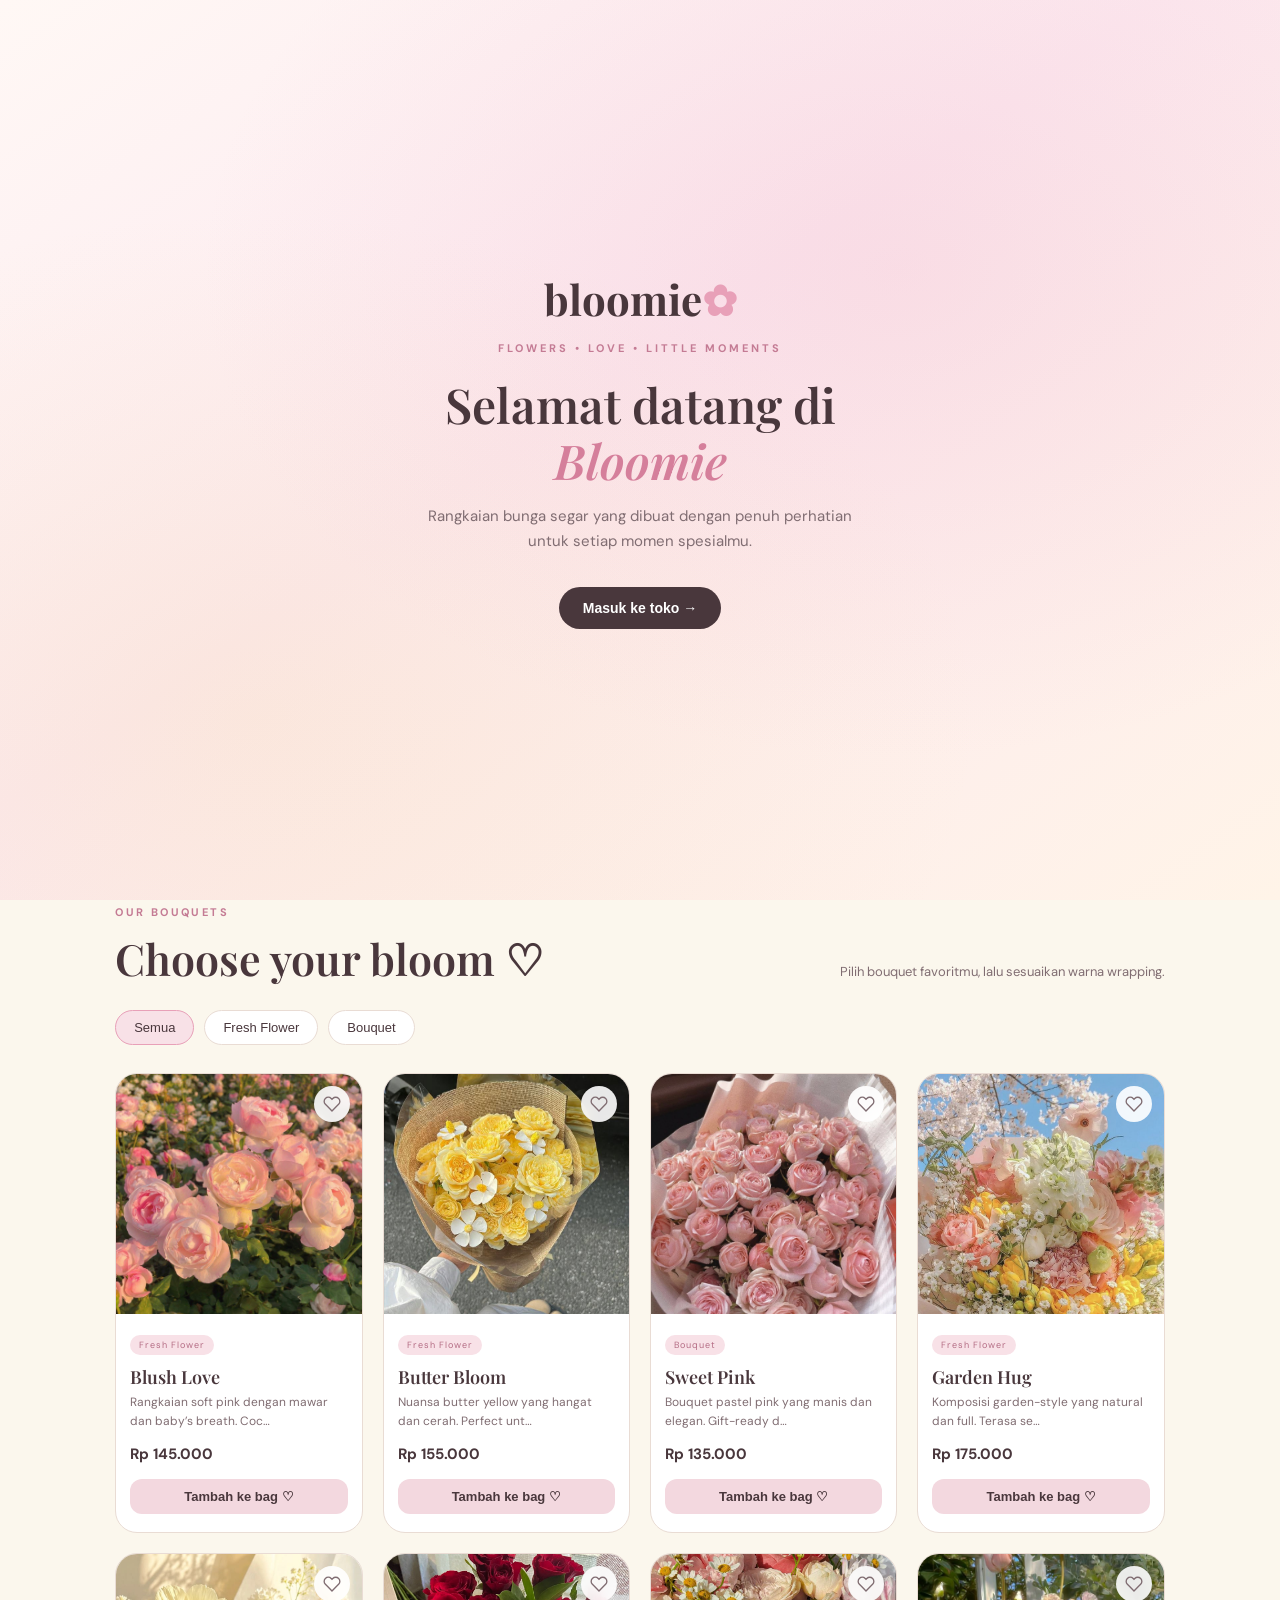
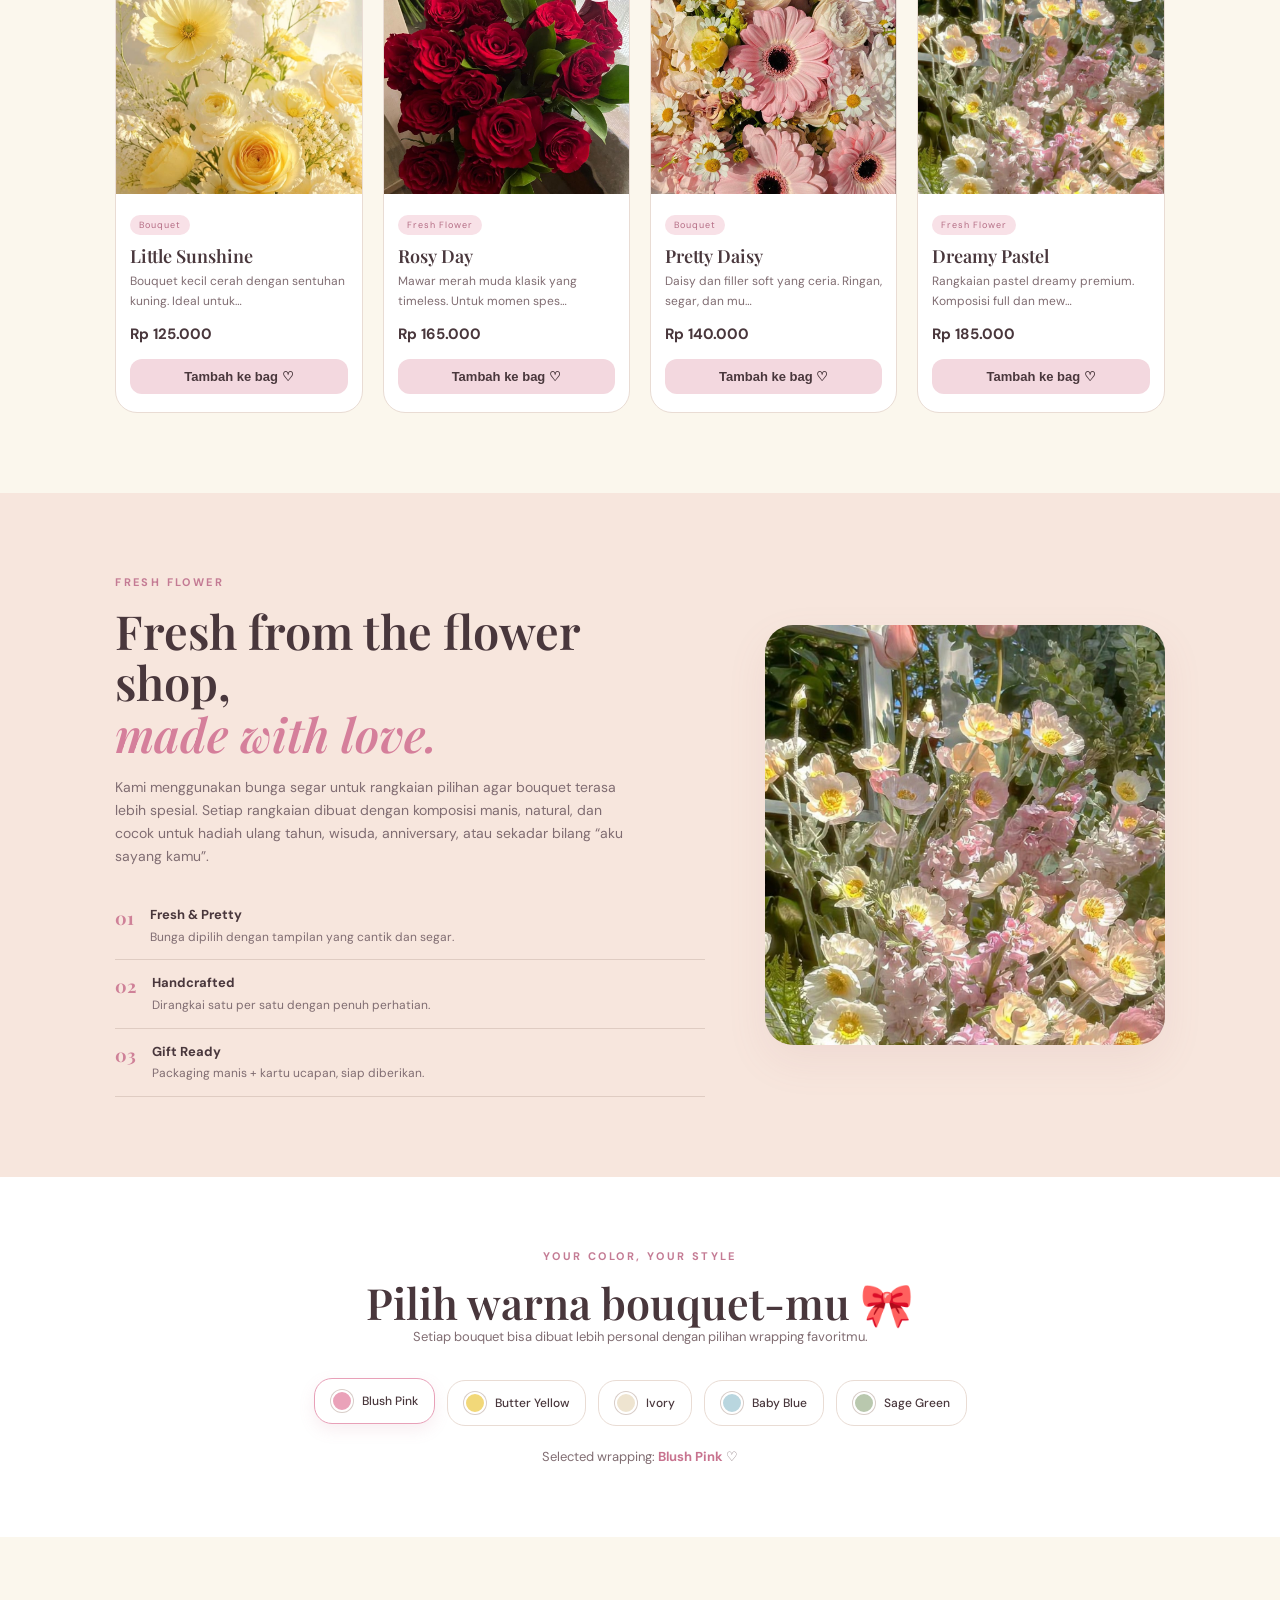
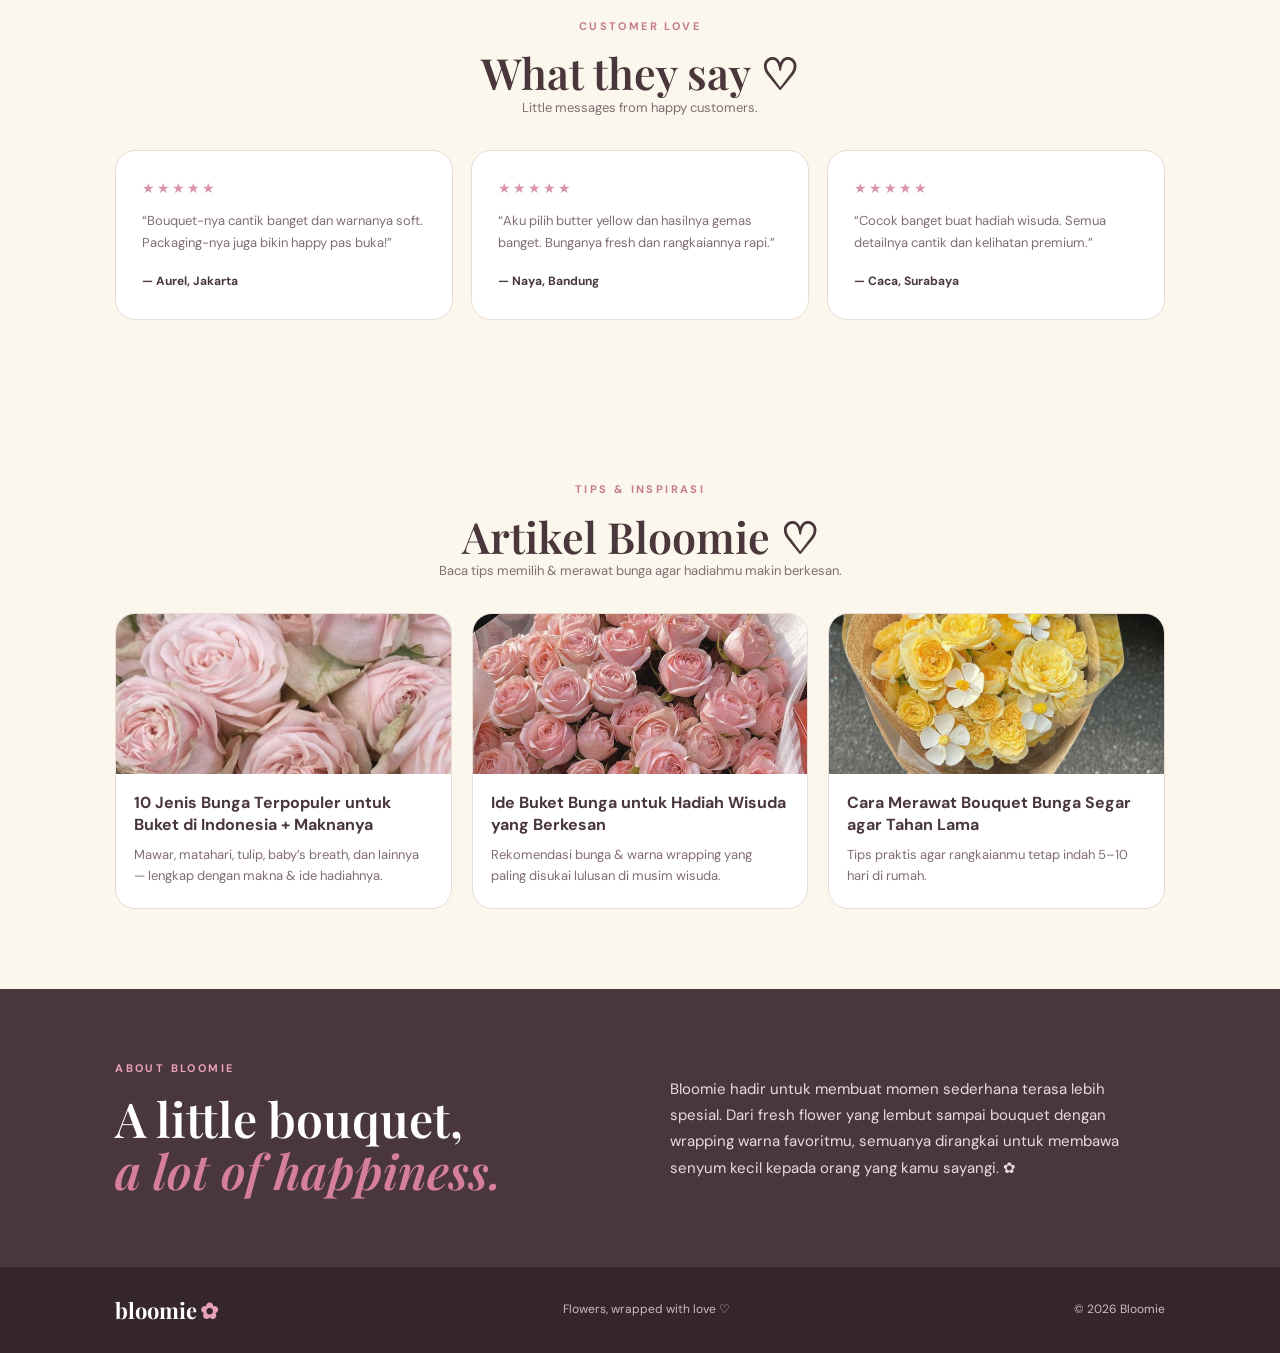
==== commit 1da2d8d7: "Add files via upload" ====
--- a/index.html
+++ b/index.html
@@ -123,7 +123,7 @@
     </div>
     <div class="hero-visual">
       <div class="hero-img-wrap">
-        <img src="https://images.unsplash.com/photo-1490750967868-88aa6483cc70?w=800&q=85&auto=format&fit=crop" alt="Bouquet bunga segar profesional" class="hero-img" loading="eager">
+        <img src="hero.jpg" alt="Bouquet bunga segar profesional" class="hero-img" loading="eager">
         <div class="hero-badge">Fresh today</div>
       </div>
     </div>
@@ -169,7 +169,7 @@
       </div>
     </div>
     <div class="fresh-visual">
-      <img src="https://images.unsplash.com/photo-1561181286-d3fee7f54195?w=700&q=85&auto=format&fit=crop" alt="Bunga segar di studio" loading="lazy">
+      <img src="fresh.jpg" alt="Bunga segar di studio" loading="lazy">
     </div>
   </section>
 
@@ -225,21 +225,21 @@
     </div>
     <div class="article-list">
       <a href="jenis-bunga-buket.html" class="article-card">
-        <div class="article-thumb" style="background-image:url('https://images.unsplash.com/photo-1455659817273-f968077ca25e?w=400&q=80&auto=format&fit=crop')"></div>
+        <div class="article-thumb" style="background-image:url('artikel1.jpg')"></div>
         <div class="article-body">
           <h3>10 Jenis Bunga Terpopuler untuk Buket di Indonesia + Maknanya</h3>
           <p>Mawar, matahari, tulip, baby’s breath, dan lainnya — lengkap dengan makna & ide hadiahnya.</p>
         </div>
       </a>
       <a href="buket-wisuda.html" class="article-card">
-        <div class="article-thumb" style="background-image:url('https://images.unsplash.com/photo-1525310072745-f49212b5ac6d?w=400&q=80&auto=format&fit=crop')"></div>
+        <div class="article-thumb" style="background-image:url('artikel2.jpg')"></div>
         <div class="article-body">
           <h3>Ide Buket Bunga untuk Hadiah Wisuda yang Berkesan</h3>
           <p>Rekomendasi bunga & warna wrapping yang paling disukai lulusan di musim wisuda.</p>
         </div>
       </a>
       <a href="cara-merawat-bouquet.html" class="article-card">
-        <div class="article-thumb" style="background-image:url('https://images.unsplash.com/photo-1487530811176-3780de880c2d?w=400&q=80&auto=format&fit=crop')"></div>
+        <div class="article-thumb" style="background-image:url('artikel3.jpg')"></div>
         <div class="article-body">
           <h3>Cara Merawat Bouquet Bunga Segar agar Tahan Lama</h3>
           <p>Tips praktis agar rangkaianmu tetap indah 5–10 hari di rumah.</p>
